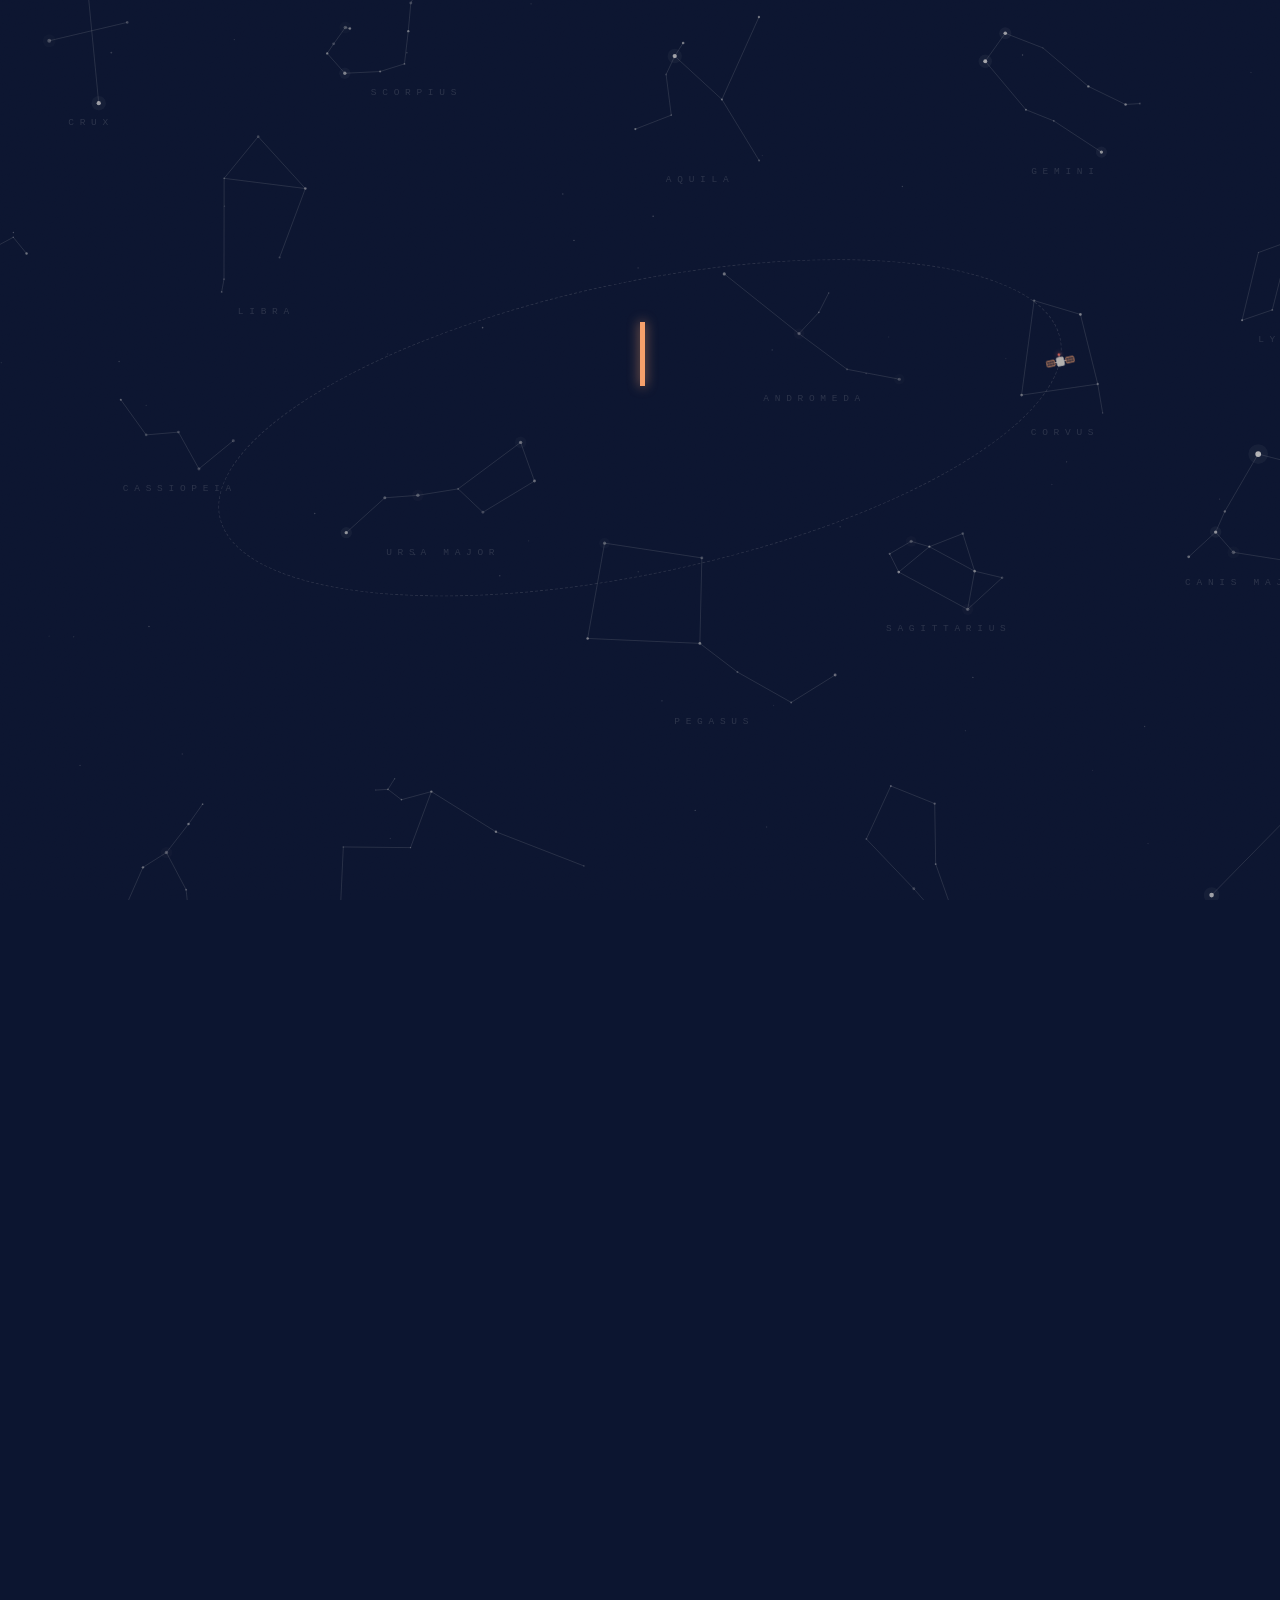
==== index.html @ 0da9f895 "Add NASA's Perseus black hole sound to the gravity well Holding the mouse now plays NASA's sonificat" ====
<!doctype html>
<html lang="en">
<head>
  <meta charset="utf-8">
  <!-- only this site, Google Fonts and the Simple Icons CDN may load anything; no inline scripts or styles,
       no plugins, no forms. frame-ancestors (clickjacking) can only be set as a header by the host. -->
  <meta http-equiv="Content-Security-Policy" content="default-src 'self'; script-src 'self'; style-src 'self' https://fonts.googleapis.com; font-src https://fonts.gstatic.com; img-src 'self' data: https://cdn.simpleicons.org; connect-src 'self'; object-src 'none'; base-uri 'self'; form-action 'none'">
  <meta name="referrer" content="strict-origin-when-cross-origin">
  <meta name="viewport" content="width=device-width, initial-scale=1">
  <title>Piyush Kasle</title>
  <meta name="description" content="Piyush Kasle, software engineer for backend and full stack work with a lean toward ML infrastructure: model serving, deployment and monitoring. MS Software Engineering, Florida Tech. Available to start immediately.">
  <meta name="color-scheme" content="dark">
  <meta name="theme-color" content="#0c1530">
  <link rel="icon" href="assets/icons/favicon.svg" type="image/svg+xml">
  <link rel="icon" href="assets/icons/favicon-32.png" type="image/png" sizes="32x32">
  <link rel="apple-touch-icon" href="assets/icons/apple-touch-icon.png">
  <link rel="preconnect" href="https://fonts.googleapis.com">
  <link rel="preconnect" href="https://fonts.gstatic.com" crossorigin>
  <link rel="stylesheet" href="https://fonts.googleapis.com/css2?family=Space+Grotesk:wght@400;500;600;700&amp;family=JetBrains+Mono:wght@400;500&amp;display=swap">
  <link rel="stylesheet" href="assets/css/site.css">
  <link rel="preload" href="data/sky.json" as="fetch" crossorigin>
  <script src="assets/js/intro-gate.js"></script>
  <script type="module" src="assets/js/main.js"></script>
</head>
<body>

<svg class="sprite" aria-hidden="true" focusable="false">
  <symbol id="star" viewBox="0 0 24 24">
    <path fill="currentColor" d="M12 0C12.9 7.6 16.4 11.1 24 12C16.4 12.9 12.9 16.4 12 24C11.1 16.4 7.6 12.9 0 12C7.6 11.1 11.1 7.6 12 0Z"/>
  </symbol>
  <symbol id="heart" viewBox="0 0 24 24"><path fill="currentColor" d="M12 21.2C11.6 21 3.6 16.3 2 10.9 1 7.4 3.2 3.8 6.8 3.8c2.1 0 3.8 1.1 5.2 3 1.4-1.9 3.1-3 5.2-3 3.6 0 5.8 3.6 4.8 7.1C20.4 16.3 12.4 21 12 21.2Z"/></symbol>
  <!-- official brand marks (GitHub mark, LinkedIn "in" bug), single colour as their guidelines allow -->
  <symbol id="icon-github" viewBox="0 0 24 24">
    <path fill="currentColor" d="M12 .297c-6.63 0-12 5.373-12 12 0 5.303 3.438 9.8 8.205 11.385.6.113.82-.258.82-.577 0-.285-.01-1.04-.015-2.04-3.338.724-4.042-1.61-4.042-1.61C4.422 18.07 3.633 17.7 3.633 17.7c-1.087-.744.084-.729.084-.729 1.205.084 1.838 1.236 1.838 1.236 1.07 1.835 2.809 1.305 3.495.998.108-.776.417-1.305.76-1.605-2.665-.3-5.466-1.332-5.466-5.93 0-1.31.465-2.38 1.235-3.22-.135-.303-.54-1.523.105-3.176 0 0 1.005-.322 3.3 1.23.96-.267 1.98-.399 3-.405 1.02.006 2.04.138 3 .405 2.28-1.552 3.285-1.23 3.285-1.23.645 1.653.24 2.873.12 3.176.765.84 1.23 1.91 1.23 3.22 0 4.61-2.805 5.625-5.475 5.92.42.36.81 1.096.81 2.22 0 1.606-.015 2.896-.015 3.286 0 .315.21.69.825.57C20.565 22.092 24 17.592 24 12.297c0-6.627-5.373-12-12-12"/>
  </symbol>
  <symbol id="icon-linkedin" viewBox="0 0 24 24">
    <path fill="currentColor" d="M20.447 20.452h-3.554v-5.569c0-1.328-.027-3.037-1.852-3.037-1.853 0-2.136 1.445-2.136 2.939v5.667H9.351V9h3.414v1.561h.046c.477-.9 1.637-1.85 3.37-1.85 3.601 0 4.267 2.37 4.267 5.455v6.286zM5.337 7.433c-1.144 0-2.063-.926-2.063-2.065 0-1.138.92-2.063 2.063-2.063 1.14 0 2.064.925 2.064 2.063 0 1.139-.925 2.065-2.064 2.065zm1.782 13.019H3.555V9h3.564v11.452zM22.225 0H1.771C.792 0 0 .774 0 1.729v20.542C0 23.227.792 24 1.771 24h20.451C23.2 24 24 23.227 24 22.271V1.729C24 .774 23.2 0 22.222 0h.003z"/>
  </symbol>
  <!-- our own contact icons (resume, email): line work with small four-point stars as the nodes -->
  <symbol id="icon-resume" viewBox="0 0 24 24"><!-- a PDF page with a folded corner -->
    <g fill="none" stroke="currentColor" stroke-width="1.6" stroke-linecap="round" stroke-linejoin="round">
      <path d="M5.5 2.5h9l4.5 4.5v14.5h-13.5z"/><path d="M14.5 2.5V7h4.5"/>
    </g>
    <text x="12.25" y="17.4" text-anchor="middle" font-family="ui-monospace,Menlo,monospace" font-size="5.4" font-weight="700" letter-spacing="0.2" fill="currentColor">PDF</text>
    <path fill="currentColor" d="M9.2 5.2Q9.2 7.4 11.4 7.4Q9.2 7.4 9.2 9.6Q9.2 7.4 7 7.4Q9.2 7.4 9.2 5.2Z"/>
  </symbol>
  <symbol id="icon-email" viewBox="0 0 24 24"><!-- an envelope sealed with a star -->
    <g fill="none" stroke="currentColor" stroke-width="1.6" stroke-linecap="round" stroke-linejoin="round">
      <rect x="2.8" y="5.2" width="18.4" height="13.6" rx="2.2"/><path d="M3.4 6.2l6.4 5.2M20.6 6.2l-6.4 5.2"/>
    </g>
    <path fill="currentColor" d="M12 9Q12 12.6 15.6 12.6Q12 12.6 12 16.2Q12 12.6 8.4 12.6Q12 12.6 12 9Z"/>
  </symbol>
</svg>

<canvas class="sky" data-sky aria-hidden="true"></canvas>
<div class="grain" aria-hidden="true"></div>

<!-- the Enter screen (assets/js/enter-gate.js): the visitor's click starts the warp, with sound if they like.
     Shown only while <html> has data-pk-gate, which assets/js/intro-gate.js sets before the first paint. -->
<div class="gate" data-gate role="dialog" aria-modal="true" aria-labelledby="gate-hello">
  <div class="gate__inner">
    <!-- a satellite circling the greeting on a tilted orbit; enter-gate.js moves it, passing behind the text on the far side -->
    <div class="gate__ring" aria-hidden="true"></div>
    <svg class="gate__sat" viewBox="0 0 40 24" aria-hidden="true">
      <path class="gate__sat-arm" d="M12 12H15M25 12H28M20 6V2"/>
      <rect class="gate__sat-panel" x="1" y="8" width="11" height="8" rx="1"/>
      <rect class="gate__sat-panel" x="28" y="8" width="11" height="8" rx="1"/>
      <path class="gate__sat-grid" d="M4.7 8V16M8.3 8V16M31.7 8V16M35.3 8V16M1 12H12M28 12H39"/>
      <rect class="gate__sat-body" x="15" y="6" width="10" height="12" rx="2"/>
      <circle class="gate__sat-light" cx="20" cy="2" r="1.8"/>
    </svg>
    <h2 class="gate__hello" id="gate-hello">
      <span class="sr-only">Hi! I am Piyush.</span><span class="gate__typed" aria-hidden="true" data-type-plain="Hi! I am " data-type-accent="Piyush."></span><span class="gate__caret" aria-hidden="true"></span>
    </h2>
    <p class="gate__lines">
      <span class="sr-only">Software Development Engineer. I build backends, keep ML models running, and write down the tradeoff.</span>
      <span class="gate__line" aria-hidden="true" data-lines="Software Development Engineer.|I build backends.|I keep ML models running.|I write down the tradeoff."></span><span class="gate__caret gate__caret--line" aria-hidden="true"></span>
    </p>
    <div class="gate__actions">
      <button class="btn-comet gate__enter" type="button" data-enter="sound" data-comet>
        <span>Want to know more about me? <strong>Click here</strong></span>
        <span class="btn-comet__arrow" aria-hidden="true">→</span>
      </button>
      <button class="gate__quiet" type="button" data-enter="quiet">or come in quietly, without sound</button>
    </div>
  </div>
</div>

<!-- quick links; keep in step with #contact. The resume opens in the browser's PDF viewer in a new tab. -->
<nav class="dock" aria-label="Quick links">
  <a class="pill-link pill-link--primary" href="assets/resume/resume.pdf" target="_blank" rel="noopener"><svg aria-hidden="true"><use href="#icon-resume"/></svg><span class="dock__label">Resume ↗</span></a>
  <a class="pill-link" href="mailto:kaslepiyush07@gmail.com" data-email><svg aria-hidden="true"><use href="#icon-email"/></svg><span class="dock__label">Email</span></a>
  <a class="pill-link" href="https://github.com/HumbleFool02" target="_blank" rel="noopener"><svg class="brand-mark" aria-hidden="true"><use href="#icon-github"/></svg><span class="dock__label">GitHub</span></a>
  <a class="pill-link" href="https://www.linkedin.com/in/piyush-kasle-504067292/" target="_blank" rel="noopener"><svg class="brand-mark" aria-hidden="true"><use href="#icon-linkedin"/></svg><span class="dock__label">LinkedIn</span></a>
</nav>

<div class="sky-hint" data-sky-hint aria-hidden="true">
  <span class="tw"><svg width="9" height="9"><use href="#star"/></svg></span>Hold anywhere to bend the sky
</div>

<header class="site-header">
  <div class="site-header__inner">
    <a class="brand" href="#hero" aria-label="Piyush Kasle, back to top">PK<span class="tw"><svg width="10" height="10" aria-hidden="true"><use href="#star"/></svg></span></a>
    <nav class="site-nav" aria-label="Sections">
      <a href="#about"><svg width="8" height="8" aria-hidden="true"><use href="#star"/></svg>About</a>
      <a href="#stack"><svg width="8" height="8" aria-hidden="true"><use href="#star"/></svg>Stack</a>
      <a href="#projects"><svg width="8" height="8" aria-hidden="true"><use href="#star"/></svg>Projects</a>
      <a href="#experience"><svg width="8" height="8" aria-hidden="true"><use href="#star"/></svg>Experience</a>
      <a href="#contact"><svg width="8" height="8" aria-hidden="true"><use href="#star"/></svg>Contact</a>
    </nav>
  </div>
</header>

<main class="page">

  <section id="hero" class="hero" aria-label="Introduction">
    <a class="avail" href="#contact">
      <span class="avail__star"><span class="avail__ring"></span><svg width="12" height="12" aria-hidden="true"><use href="#star"/></svg></span>
      <span class="avail__status">Open to work</span>
      <span class="avail__more">
        <span class="avail__sep"></span>
        <span>Backend · Full stack · ML infrastructure</span>
        <span class="avail__sep"></span>
        <span>Available to start immediately</span>
      </span>
    </a>
    <div class="hero__coords">
      <span class="tw"><svg width="11" height="11" aria-hidden="true"><use href="#star"/></svg></span>
      <span>28.0836° N, 80.6081° W · Melbourne, Florida</span>
      <span class="hero__dot" aria-hidden="true">·</span>
      <span class="hero__lst" data-lst title="Local sidereal time at Melbourne, Florida: the right ascension crossing the meridian overhead right now"></span>
    </div>
    <h1 class="hero__name">Piyush<br>Kasle</h1>
    <p class="hero__role">Software Development Engineer</p>
    <!-- sun by day, moon by night: drawn on the canvas by assets/js/sunmoon.js -->
    <div class="pk-orb-wrap" aria-hidden="true">
      <div class="pk-orb-inner">
        <canvas></canvas>
        <div class="pk-orb-cap"></div>
      </div>
    </div>
  </section>

  <section id="about" class="section">
    <div class="section__grid">
      <h2 class="section__label"><span class="tw"><svg width="9" height="9" aria-hidden="true"><use href="#star"/></svg></span>01 / About</h2>
      <div class="about">
        <p class="headline">The work around the model that <span class="shimmer">keeps it running.</span></p>
        <p class="about__body">I'm a software engineer with a Master's in Software Engineering from Florida Tech and a year of backend experience at Acaira Technologies. I build APIs, databases and the infrastructure that keeps ML models running, and I care about tests, observability and clear tradeoffs.</p>
        <p class="about__note">Available to start immediately.</p>
      </div>
    </div>
  </section>

  <section id="stack" class="section">
    <div class="section__grid">
      <h2 class="section__label"><span class="tw"><svg width="9" height="9" aria-hidden="true"><use href="#star"/></svg></span>02 / Stack</h2>
      <div>
        <p class="headline">From the API down to <span class="shimmer">the server it runs on.</span></p>
        <div class="stack">
          <div class="stack__row">
            <h3 class="stack__label">Languages</h3>
            <ul class="chips">
              <li class="chip"><img src="https://cdn.simpleicons.org/python/d8d3c8" alt="" width="16" height="16" loading="lazy">Python</li>
              <li class="chip"><img src="https://cdn.simpleicons.org/openjdk/d8d3c8" alt="" width="16" height="16" loading="lazy">Java</li>
              <li class="chip"><img src="https://cdn.simpleicons.org/javascript/d8d3c8" alt="" width="16" height="16" loading="lazy">JavaScript</li>
              <li class="chip"><img src="assets/icons/sql.svg" alt="" width="16" height="16">SQL</li>
            </ul>
          </div>
          <div class="stack__row">
            <h3 class="stack__label">Backend &amp; web</h3>
            <ul class="chips">
              <li class="chip"><img src="https://cdn.simpleicons.org/fastapi/d8d3c8" alt="" width="16" height="16" loading="lazy">FastAPI</li>
              <li class="chip"><img src="https://cdn.simpleicons.org/flask/d8d3c8" alt="" width="16" height="16" loading="lazy">Flask</li>
              <li class="chip"><img src="https://cdn.simpleicons.org/express/d8d3c8" alt="" width="16" height="16" loading="lazy">Express.js</li>
              <li class="chip"><img src="https://cdn.simpleicons.org/nodedotjs/d8d3c8" alt="" width="16" height="16" loading="lazy">Node.js</li>
              <li class="chip"><img src="https://cdn.simpleicons.org/react/d8d3c8" alt="" width="16" height="16" loading="lazy">React</li>
            </ul>
          </div>
          <div class="stack__row">
            <h3 class="stack__label">Databases &amp; caching</h3>
            <ul class="chips">
              <li class="chip"><img src="https://cdn.simpleicons.org/postgresql/d8d3c8" alt="" width="16" height="16" loading="lazy">PostgreSQL</li>
              <li class="chip"><img src="https://cdn.simpleicons.org/mysql/d8d3c8" alt="" width="16" height="16" loading="lazy">MySQL</li>
              <li class="chip"><img src="https://cdn.simpleicons.org/redis/d8d3c8" alt="" width="16" height="16" loading="lazy">Redis</li>
            </ul>
          </div>
          <div class="stack__row">
            <h3 class="stack__label">ML &amp; computer vision</h3>
            <ul class="chips">
              <li class="chip"><img src="https://cdn.simpleicons.org/pytorch/d8d3c8" alt="" width="16" height="16" loading="lazy">PyTorch</li>
              <li class="chip"><img src="https://cdn.simpleicons.org/huggingface/d8d3c8" alt="" width="16" height="16" loading="lazy">Hugging Face</li>
              <li class="chip"><img src="https://cdn.simpleicons.org/scikitlearn/d8d3c8" alt="" width="16" height="16" loading="lazy">scikit-learn</li>
              <li class="chip"><img src="assets/icons/lightgbm.svg" alt="" width="16" height="16">LightGBM</li>
              <li class="chip"><img src="https://cdn.simpleicons.org/pandas/d8d3c8" alt="" width="16" height="16" loading="lazy">pandas</li>
              <li class="chip"><img src="https://cdn.simpleicons.org/opencv/d8d3c8" alt="" width="16" height="16" loading="lazy">OpenCV</li>
              <li class="chip"><img src="https://cdn.simpleicons.org/ultralytics/d8d3c8" alt="" width="16" height="16" loading="lazy">YOLOv8</li>
            </ul>
          </div>
          <div class="stack__row">
            <h3 class="stack__label">Cloud &amp; DevOps</h3>
            <ul class="chips">
              <li class="chip"><img src="assets/icons/aws.svg" alt="" width="16" height="16">AWS EC2</li>
              <li class="chip"><img src="assets/icons/aws.svg" alt="" width="16" height="16">AWS S3</li>
              <li class="chip"><img src="https://cdn.simpleicons.org/docker/d8d3c8" alt="" width="16" height="16" loading="lazy">Docker</li>
              <li class="chip"><img src="https://cdn.simpleicons.org/githubactions/d8d3c8" alt="" width="16" height="16" loading="lazy">GitHub Actions</li>
              <li class="chip"><img src="https://cdn.simpleicons.org/linux/d8d3c8" alt="" width="16" height="16" loading="lazy">Linux</li>
            </ul>
          </div>
          <div class="stack__row">
            <h3 class="stack__label">APIs &amp; integrations</h3>
            <ul class="chips">
              <li class="chip"><img src="https://cdn.simpleicons.org/googlemeet/d8d3c8" alt="" width="16" height="16" loading="lazy">Google Meet API</li>
              <li class="chip"><img src="https://cdn.simpleicons.org/mailgun/d8d3c8" alt="" width="16" height="16" loading="lazy">Mailgun</li>
              <li class="chip"><img src="https://cdn.simpleicons.org/razorpay/d8d3c8" alt="" width="16" height="16" loading="lazy">Razorpay</li>
              <li class="chip"><img src="https://cdn.simpleicons.org/jsonwebtokens/d8d3c8" alt="" width="16" height="16" loading="lazy">JWT</li>
            </ul>
          </div>
          <div class="stack__row">
            <h3 class="stack__label">Testing &amp; tools</h3>
            <ul class="chips">
              <li class="chip"><img src="https://cdn.simpleicons.org/pytest/d8d3c8" alt="" width="16" height="16" loading="lazy">pytest</li>
              <li class="chip"><img src="https://cdn.simpleicons.org/postman/d8d3c8" alt="" width="16" height="16" loading="lazy">Postman</li>
              <li class="chip"><img src="https://cdn.simpleicons.org/git/d8d3c8" alt="" width="16" height="16" loading="lazy">Git</li>
              <li class="chip"><img src="https://cdn.simpleicons.org/streamlit/d8d3c8" alt="" width="16" height="16" loading="lazy">Streamlit</li>
              <li class="chip"><img src="https://cdn.simpleicons.org/plotly/d8d3c8" alt="" width="16" height="16" loading="lazy">Plotly</li>
            </ul>
          </div>
          <div class="stack__row">
            <h3 class="stack__label">Embedded</h3>
            <ul class="chips">
              <li class="chip"><img src="https://cdn.simpleicons.org/cplusplus/d8d3c8" alt="" width="16" height="16" loading="lazy">C/C++</li>
              <li class="chip"><img src="https://cdn.simpleicons.org/arduino/d8d3c8" alt="" width="16" height="16" loading="lazy">Arduino</li>
              <li class="chip"><img src="https://cdn.simpleicons.org/stmicroelectronics/d8d3c8" alt="" width="16" height="16" loading="lazy">STM32</li>
            </ul>
          </div>
        </div>
      </div>
    </div>
  </section>

  <section id="projects" class="section section--projects">
    <!-- on wider screens the deck pins while you scroll and the cards ride in one by one (assets/js/project-deck.js) -->
    <div class="pdeck" data-deck>
      <div class="pdeck__stage">
        <div class="section__grid">
          <h2 class="section__label"><span class="tw"><svg width="9" height="9" aria-hidden="true"><use href="#star"/></svg></span>03 / Projects</h2>
          <p class="headline">Built end to end, <span class="shimmer">tradeoffs written down.</span></p>
        </div>
        <!-- Each card opens its project's full write-up in a dialog below (assets/js/project-cards.js);
           a link to #p-<name> opens that project directly. Covers are drawn in SVG; robocon gets a photo when there is one.
           Every write-up uses the same skeleton: head, lede, tags, then optional detail blocks.
           Anything in <span class="todo"> still needs real content. -->
        <ul class="pcards">
          <li>
            <button class="pcard" type="button" data-opens="p-mental-health-mlops" aria-haspopup="dialog">
              <span class="pcard__top"><span><span class="pcard__num">P1</span> · ML infrastructure</span><span class="pcard__go" aria-hidden="true">↗</span></span>
              <svg class="pcard__art" viewBox="0 0 400 220" preserveAspectRatio="xMidYMid meet" aria-hidden="true">
                <path class="a-grid" d="M20 30H380M20 80H380M20 130H380M20 180H380"/>
                <path class="a-dash" d="M20 70H380"/>
                <text class="a-label" x="22" y="62">8% alarm line</text>
                <path class="a-ink" d="M20 158C60 152 84 164 120 156S180 150 220 158S300 152 380 156"/>
                <path class="a-acc" d="M20 170C60 166 92 176 132 168S192 166 222 162C250 156 270 140 294 112S338 64 380 46"/>
                <path class="a-dash" d="M318 20V200"/>
                <use class="a-star" href="#star" x="309" y="61" width="18" height="18"/>
                <text class="a-label" x="22" y="206">drift signal · model error</text>
              </svg>
              <span class="pcard__line">A drift monitor that stayed green while the model was wrong, and how I fixed it.</span>
              <span class="pcard__foot"><span class="pcard__title">mental-health-mlops</span><span>81.9% F1 · 98 ms</span></span>
            </button>
          </li>
          <li>
            <button class="pcard" type="button" data-opens="p-security-shift-manager" aria-haspopup="dialog">
              <span class="pcard__top"><span><span class="pcard__num">P2</span> · Backend</span><span class="pcard__go" aria-hidden="true">↗</span></span>
              <svg class="pcard__art" viewBox="0 0 400 220" preserveAspectRatio="xMidYMid meet" aria-hidden="true">
                <g class="a-label" text-anchor="middle"><text x="74" y="22">M</text><text x="116" y="22">T</text><text x="158" y="22">W</text><text x="200" y="22">T</text><text x="242" y="22">F</text><text x="284" y="22">S</text><text x="326" y="22">S</text></g>
                <g class="a-fill">
                  <rect x="57" y="32" width="34" height="34" rx="6"/><rect x="141" y="32" width="34" height="34" rx="6" opacity=".55"/><rect x="225" y="32" width="34" height="34" rx="6"/><rect x="309" y="32" width="34" height="34" rx="6" opacity=".55"/>
                  <rect x="99" y="74" width="34" height="34" rx="6" opacity=".55"/><rect x="183" y="74" width="34" height="34" rx="6"/><rect x="309" y="74" width="34" height="34" rx="6"/>
                  <rect x="57" y="116" width="34" height="34" rx="6" opacity=".55"/><rect x="141" y="116" width="34" height="34" rx="6"/><rect x="225" y="116" width="34" height="34" rx="6" opacity=".55"/>
                </g>
                <g class="a-soft">
                  <rect x="99" y="32" width="34" height="34" rx="6"/><rect x="183" y="32" width="34" height="34" rx="6"/><rect x="267" y="32" width="34" height="34" rx="6"/>
                  <rect x="57" y="74" width="34" height="34" rx="6"/><rect x="141" y="74" width="34" height="34" rx="6"/><rect x="225" y="74" width="34" height="34" rx="6"/>
                  <rect x="99" y="116" width="34" height="34" rx="6"/><rect x="183" y="116" width="34" height="34" rx="6"/><rect x="309" y="116" width="34" height="34" rx="6"/>
                </g>
                <rect class="a-dash a-flag" x="267" y="74" width="34" height="34" rx="6"/>
                <rect class="a-dash a-flag" x="267" y="116" width="34" height="34" rx="6"/>
                <path class="a-ink" d="M84 196H316"/>
                <g class="a-acc"><path d="M100 196V174M140 196V174M180 196V174M220 196V174M260 196V174M300 196V174"/></g>
                <text class="a-label" x="22" y="214">duties this month, kept even</text>
              </svg>
              <span class="pcard__line">Fair rosters for a campus security team, with double booking ruled out by the database.</span>
              <span class="pcard__foot"><span class="pcard__title">security-shift-manager</span><span>8 posts · 3 shifts</span></span>
            </button>
          </li>
          <li>
            <button class="pcard" type="button" data-opens="p-smart-parking-system" aria-haspopup="dialog">
              <span class="pcard__top"><span><span class="pcard__num">P3</span> · Computer vision</span><span class="pcard__go" aria-hidden="true">↗</span></span>
              <svg class="pcard__art" viewBox="0 0 400 220" preserveAspectRatio="xMidYMid meet" aria-hidden="true">
                <path class="a-ink" d="M44 20H356M44 200H356M44 20V96M96 20V96M148 20V96M200 20V96M252 20V96M304 20V96M356 20V96M44 124V200M96 124V200M148 124V200M200 124V200M252 124V200M304 124V200M356 124V200"/>
                <path class="a-dash" d="M44 110H356"/>
                <g class="a-soft"><rect x="53" y="28" width="34" height="60" rx="8"/><rect x="157" y="28" width="34" height="60" rx="8"/><rect x="209" y="28" width="34" height="60" rx="8"/><rect x="313" y="28" width="34" height="60" rx="8"/><rect x="105" y="132" width="34" height="60" rx="8"/><rect x="157" y="132" width="34" height="60" rx="8"/><rect x="313" y="132" width="34" height="60" rx="8"/></g>
                <g class="a-acc"><path d="M102 28h8M102 28v8M142 28h-8M142 28v8M102 88h8M102 88v-8M142 88h-8M142 88v-8"/><path d="M258 28h8M258 28v8M298 28h-8M298 28v8M258 88h8M258 88v-8M298 88h-8M298 88v-8"/><path d="M50 132h8M50 132v8M90 132h-8M90 132v8M50 192h8M50 192v-8M90 192h-8M90 192v-8"/></g>
                <g class="a-ink"><circle cx="268" cy="172" r="7"/><circle cx="288" cy="172" r="7"/><path d="M268 172L276 158L288 172M276 158H284"/></g>
                <rect class="a-dash a-flag" x="256" y="130" width="44" height="64" rx="4"/>
                <text class="a-label" x="22" y="216">free slots found live · bike in a car space flagged</text>
              </svg>
              <span class="pcard__line">Live campus cameras that know which parking slots are free.</span>
              <span class="pcard__foot"><span class="pcard__title">smart-parking-system</span><span>98% detection · 100 users</span></span>
            </button>
          </li>
          <li>
            <button class="pcard" type="button" data-opens="p-robocon" aria-haspopup="dialog">
              <span class="pcard__top"><span><span class="pcard__num">P4</span> · Robotics competition</span><span class="pcard__go" aria-hidden="true">↗</span></span>
              <svg class="pcard__art" viewBox="0 0 400 220" preserveAspectRatio="xMidYMid meet" aria-hidden="true">
                <path class="a-ink" d="M20 196H380"/>
                <path class="a-ink a-pole" d="M322 56V196"/>
                <g class="a-ink"><ellipse cx="322" cy="188" rx="16" ry="4"/><ellipse cx="322" cy="180" rx="16" ry="4"/></g>
                <path class="a-dash" d="M118 150Q226 -22 318 64"/>
                <ellipse class="a-acc" cx="236" cy="38" rx="15" ry="5" transform="rotate(14 236 38)"/>
                <rect class="a-soft" x="56" y="150" width="70" height="38" rx="6"/>
                <g class="a-acc"><rect x="50" y="148" width="12" height="16" rx="2"/><rect x="120" y="148" width="12" height="16" rx="2"/><rect x="50" y="174" width="12" height="16" rx="2"/><rect x="120" y="174" width="12" height="16" rx="2"/></g>
                <path class="a-ink" d="M52 152l8 8M52 160l8-8M122 152l8 8M122 160l8-8M52 178l8 8M52 186l8-8M122 178l8 8M122 186l8-8"/>
                <use class="a-star" href="#star" x="226" y="2" width="14" height="14"/>
                <text class="a-label" x="22" y="216">ring throw to a pole about 10.5 m away</text>
              </svg>
              <span class="pcard__line">Two seasons of competition robots, from drive code to driving in matches.</span>
              <span class="pcard__foot"><span class="pcard__title">robocon</span><span>AIR 21 · AIR 23</span></span>
            </button>
          </li>
        </ul>
      </div>
    </div>

        <div class="project-dialogs">

          <dialog class="pdialog" id="dialog-p-mental-health-mlops" aria-labelledby="p-mental-health-mlops-title">
            <button class="pdialog__close" type="button" aria-label="Close" data-close>×</button>
            <div class="pdialog__panel">
          <article class="project" id="p-mental-health-mlops">
            <header class="project__head">
              <span class="project__num">P1</span>
              <h3 class="project__title" id="p-mental-health-mlops-title">mental-health-mlops</h3>
              <ul class="project__links">
                <li><a class="link" href="https://github.com/HumbleFool02/mental-health-mlops" target="_blank" rel="noopener">code ↗</a></li>
              </ul>
              <p class="project__meta"><span class="badge">Case study</span><span>Fall 2025</span><span>Master's capstone</span></p>
            </header>
            <p class="project__lede">The ML side of a university health center's student check in app, built in my advisor's lab as my Master's capstone while the app was live with students. A fine tuned DistilBERT model sorts each message into one of six categories and is served by FastAPI on AWS EC2. Every message, prediction and confidence score is logged to PostgreSQL, a three tier drift monitor watches the inputs, and GitHub Actions tests, builds and deploys it.</p>
            <ul class="tags">
              <li class="tag">DistilBERT</li>
              <li class="tag">FastAPI</li>
              <li class="tag">PostgreSQL</li>
              <li class="tag">Docker</li>
              <li class="tag">AWS EC2 + S3</li>
              <li class="tag">GitHub Actions</li>
              <li class="tag">Streamlit</li>
            </ul>

            <dl class="metrics">
              <div class="metric"><dt>F1 across 6 categories</dt><dd>81.9%</dd></div>
              <div class="metric"><dt>recall, highest risk class</dt><dd>74.1%</dd></div>
              <div class="metric"><dt>inference latency</dt><dd>98 ms</dd></div>
              <div class="metric"><dt>hosting, AWS Free Tier</dt><dd>$0/mo</dd></div>
            </dl>

            <div class="decisions">
              <h4 class="eyebrow">Decision log</h4>
              <details class="decision" open>
                <summary>
                  <span class="decision__title"><span class="decision__num">D1</span>DistilBERT, after the simple baselines</span>
                  <span class="decision__sign" aria-hidden="true"></span>
                </summary>
                <div class="decision__body">
                  <p>I benchmarked Logistic Regression, Random Forest, LightGBM and LightGBM with SMOTE before reaching for a transformer. SMOTE resampling didn't help and class weighting worked better, but the simple models still weren't enough. Among transformers I picked DistilBERT for deployability: about 40% smaller and 60% faster than BERT while keeping about 97% of its performance.</p>
                  <div class="decision__tags">
                    <span class="pill pill--accent">chose · DistilBERT</span>
                    <span class="pill pill--outline">over · BERT and classic baselines</span>
                  </div>
                </div>
              </details>
              <details class="decision">
                <summary>
                  <span class="decision__title"><span class="decision__num">D2</span>t3.small, not a micro instance</span>
                  <span class="decision__sign" aria-hidden="true"></span>
                </summary>
                <div class="decision__body">
                  <p>The model, the FastAPI service and the Streamlit dashboard need about 2 GB of RAM together, more than a micro instance has. t3.small is the smallest that fits, and the deployment still costs $0 a month on the AWS Free Tier. The model lives in S3 and is pulled in at Docker build time instead of sitting in git.</p>
                  <div class="decision__tags">
                    <span class="pill pill--accent">chose · t3.small</span>
                    <span class="pill pill--outline">over · t2.micro class</span>
                  </div>
                </div>
              </details>
              <details class="decision">
                <summary>
                  <span class="decision__title"><span class="decision__num">D3</span>A bigger labeled batch before retraining</span>
                  <span class="decision__sign" aria-hidden="true"></span>
                </summary>
                <div class="decision__body">
                  <p>After the counselor's corrections, retraining on a dozen examples would have been quick and mostly noise. I asked her to label a larger batch from the app's logs instead, to use both for retraining and for testing the new drift signals.</p>
                  <div class="decision__tags">
                    <span class="pill pill--accent">chose · larger labeled batch</span>
                    <span class="pill pill--outline">over · retraining on 12 corrections</span>
                  </div>
                </div>
              </details>
            </div>

            <aside class="callout">
              <span class="callout__label">What the monitor missed</span>
              <p>For three weeks the monitor stayed green while the model read some struggling students' messages as normal. The lead counselor caught it: 12 confident errors in 40 excerpts. The cause was rising slang, which none of my checks read; swapping only the slang fixed 9 of the 12. I added two language aware signals at the same 8% false alarm rate, a simulator test that fails if injected slang goes undetected, and a counselor review every two weeks. Replayed, the upgraded monitor would have alerted nine days earlier.</p>
            </aside>
          </article>
            </div>
          </dialog>

          <dialog class="pdialog" id="dialog-p-security-shift-manager" aria-labelledby="p-security-shift-manager-title">
            <button class="pdialog__close" type="button" aria-label="Close" data-close>×</button>
            <div class="pdialog__panel">
          <article class="project" id="p-security-shift-manager">
            <header class="project__head">
              <span class="project__num">P2</span>
              <h3 class="project__title" id="p-security-shift-manager-title">security-shift-manager</h3>
              <ul class="project__links">
                <li><a class="link" href="https://github.com/HumbleFool02/security-shift-manager" target="_blank" rel="noopener">code ↗</a></li>
              </ul>
              <p class="project__meta"><span>Fall 2024</span><span>Solo project</span><span>rebuilt from coursework</span></p>
            </header>
            <p class="project__lede">A three role Flask web app for scheduling and running a campus security team. Managers build and publish weekly rosters across 8 patrol locations and 3 shifts, guards see their duties and request leave or overtime, and an admin sets the pay rules behind payroll.</p>
            <ul class="tags">
              <li class="tag">Flask</li>
              <li class="tag">SQLAlchemy</li>
              <li class="tag">MySQL</li>
              <li class="tag">PyJWT</li>
              <li class="tag">Jinja2</li>
              <li class="tag">Bootstrap</li>
            </ul>
            <ul class="highlights">
              <li><strong>Fair rosters by design.</strong> Each slot goes to the guard with the fewest duties this month, approved leave is respected, nobody gets two duties in a day, and a slot that can't be filled is recorded as uncovered instead of quietly producing an invalid roster.</li>
              <li><strong>Leave cancellation with an authority boundary.</strong> A pending request cancels at once; an approved one goes back to the manager for a second decision, tracked as its own flag so the leave still reads Approved until it's settled.</li>
              <li><strong>Double booking ruled out by the database.</strong> A composite unique key on duty, date and shift, with any clash shown as a clear message instead of a server error.</li>
              <li><strong>Payroll from the month's duties.</strong> Regular, night and overtime pay plus bonus, minus leave fines, regenerated in place rather than duplicated and released only after the month ends.</li>
            </ul>
          </article>
            </div>
          </dialog>

          <dialog class="pdialog" id="dialog-p-smart-parking-system" aria-labelledby="p-smart-parking-system-title">
            <button class="pdialog__close" type="button" aria-label="Close" data-close>×</button>
            <div class="pdialog__panel">
          <article class="project" id="p-smart-parking-system">
            <header class="project__head">
              <span class="project__num">P3</span>
              <h3 class="project__title" id="p-smart-parking-system-title">smart-parking-system</h3>
              <ul class="project__links">
                <li><a class="link" href="https://github.com/HumbleFool02/Parking-Management-Sytem" target="_blank" rel="noopener">code ↗</a></li>
              </ul>
              <p class="project__meta"><span>Jun 2023 to May 2024</span><span>Final year project</span><span>team of 2</span></p>
            </header>
            <p class="project__lede">My undergraduate final year project, built with one teammate; I led the backend and the computer vision. A YOLOv8 and OpenCV service watches the live campus surveillance feed and tracks which slots are free in real time, even flagging a motorbike or bicycle parked in a car space. A separate Flask API runs accounts, vehicles and bookings by vehicle type, with JWT auth and Razorpay payments.</p>
            <ul class="tags">
              <li class="tag">YOLOv8</li>
              <li class="tag">OpenCV</li>
              <li class="tag">Flask</li>
              <li class="tag">PostgreSQL</li>
              <li class="tag">JWT</li>
              <li class="tag">Razorpay</li>
            </ul>
            <dl class="metrics">
              <div class="metric"><dt>slot detection accuracy</dt><dd>98%</dd></div>
              <div class="metric"><dt>concurrent users, load test</dt><dd>100</dd></div>
              <div class="metric"><dt>response time at that load</dt><dd>&lt;200 ms</dd></div>
            </dl>
            <ul class="highlights">
              <li><strong>No double bookings.</strong> PostgreSQL row level locking on the slot being booked.</li>
              <li><strong>Validated in stages.</strong> Recorded footage first, then live against the real campus feed in the parking lot.</li>
              <li><strong>Two independent processes.</strong> The detection service and the booking API run separately.</li>
            </ul>
          </article>
            </div>
          </dialog>

          <dialog class="pdialog" id="dialog-p-robocon" aria-labelledby="p-robocon-title">
            <button class="pdialog__close" type="button" aria-label="Close" data-close>×</button>
            <div class="pdialog__panel">
          <article class="project" id="p-robocon">
            <header class="project__head">
              <span class="project__num">P4</span>
              <h3 class="project__title" id="p-robocon-title">robocon</h3>
              <ul class="project__links">
                <li><span class="todo">video ↗</span></li>
              </ul>
              <p class="project__meta"><span class="badge">Competition</span><span>Dec 2021 to May 2023</span><span>Team Robocon CRCE</span></p>
            </header>
            <p class="project__lede">Two seasons on Team Robocon CRCE, my college's team in DD Robocon, India's national round of ABU Robocon. I went from writing the drive code to leading the computer science side and driving the robot in matches.</p>
            <ul class="tags">
              <li class="tag">embedded C++</li>
              <li class="tag">Arduino</li>
              <li class="tag">STM32</li>
              <li class="tag">PCB design</li>
              <li class="tag">holonomic drive</li>
            </ul>
            <dl class="metrics">
              <div class="metric"><dt>All India Rank, 2022</dt><dd>AIR 21</dd></div>
              <div class="metric"><dt>All India Rank, 2023</dt><dd>AIR 23</dd></div>
              <div class="metric"><dt>integration, down from 1.5 days</dt><dd>~5 h</dd></div>
            </dl>
            <div class="seasons">
              <div class="season">
                <p class="season__year">2022 · Lagori</p>
                <h4 class="season__role">Software lead</h4>
                <ul class="highlights highlights--compact">
                  <li>Owned the drive code for both robots and led software: me and three first year students, six weeks before the qualifying round.</li>
                  <li>Made every subsystem a plug in unit (mechanism, electronics, C++ module and self test) that had to pass a bench rig before going on a robot. Integration fell from about a day and a half to about 5 hours.</li>
                  <li>Worked across electronics and mechanical too: soldering, PCB design and wiring. Pit crew at the event.</li>
                </ul>
              </div>
              <div class="season">
                <p class="season__year">2023 · Casting flowers over Angkor Wat</p>
                <h4 class="season__role">Computer Science Head</h4>
                <ul class="highlights highlights--compact">
                  <li>Led the computer science side: circuit design, the drive algorithm and the robot control code.</li>
                  <li>Drove in matches. That season's robots: a 30 kg Mecanum drive robot with flywheel shooters for poles up to about 10.5 m away, and a lighter omni wheel robot for the nearer, higher poles.</li>
                  <li>Designed Obstacle Race, the team's recruitment competition: the game, the scoring, the penalties and the arena.</li>
                </ul>
              </div>
            </div>
            <!-- photos go in assets/img/; replace a placeholder with
                 <figure class="media"><img src="assets/img/robocon-1.jpg" alt="…" loading="lazy"><figcaption>…</figcaption></figure> -->
            <div class="gallery">
              <figure class="media media--placeholder"><span class="todo">photo of you at the competition</span></figure>
              <figure class="media media--placeholder"><span class="todo">photo (optional)</span></figure>
              <figure class="media media--placeholder"><span class="todo">photo (optional)</span></figure>
            </div>
          </article>
            </div>
          </dialog>

        </div>
  </section>

  <section id="experience" class="section section--experience">
    <div class="section__grid">
      <h2 class="section__label"><span class="tw"><svg width="9" height="9" aria-hidden="true"><use href="#star"/></svg></span>04 / Experience</h2>
      <div>
        <p class="headline">From Mumbai to <span class="shimmer">Melbourne, Florida.</span></p>
        <div class="timeline" data-timeline>
          <div class="timeline__rail" aria-hidden="true"></div>
          <div class="timeline__fill" aria-hidden="true"></div>
          <ol class="timeline__list">
            <li class="timeline__item">
              <span class="timeline__star" aria-hidden="true"><span class="timeline__ring"></span><svg><use href="#star"/></svg></span>
              <div class="timeline__body">
                <div class="timeline__head">
                  <div class="timeline__meta">
                    <span class="timeline__dates">Jul 2020 to May 2024</span>
                    <span class="timeline__place">Mumbai, India</span>
                  </div>
                  <h3 class="timeline__role">B.E., Electronics and Computer Science</h3>
                  <div class="timeline__org">University of Mumbai · Fr. Conceicao Rodrigues College of Engineering</div>
                </div>
                <p class="timeline__note">Where I spent two seasons on Team Robocon CRCE and built the smart parking system as my final year project.</p>
              </div>
            </li>
            <li class="timeline__item">
              <span class="timeline__star" aria-hidden="true"><span class="timeline__ring"></span><svg><use href="#star"/></svg></span>
              <div class="timeline__body">
                <div class="timeline__head">
                  <div class="timeline__meta">
                    <span class="timeline__dates">Jun 2023 to May 2024</span>
                    <span class="timeline__place">Mumbai, India</span>
                  </div>
                  <h3 class="timeline__role">Software Developer</h3>
                  <div class="timeline__org">Acaira Technologies · Mumbai startup</div>
                </div>
                <p class="timeline__note">Backend for a school app serving about 1,100 students that had run on paper registers, WhatsApp groups and Excel. Express.js, MySQL, React and Redis.</p>
                <ul class="timeline__points">
                  <li>Built the fee module backend, then proposed and built automatic receipts: PDFs in the school's format with gapless numbering, emailed from an idempotent queue, 4,300+ receipts and notices a year.</li>
                  <li>Added cheque tracking so a receipt only issues after a cheque clears: about 15 bounced cheques caught with zero receipts sent for them, and cheque handling cut by about 40%.</li>
                  <li>Took attendance straight from Google Meet, marking a student present at 75% of class time, which ended roll call and gave teachers back 5+ hours a week.</li>
                  <li>Cut the 12 KPI analytics dashboard from 3.2 s to 180 ms median with query rewrites, a covering index and Redis caching.</li>
                </ul>
              </div>
            </li>
            <li class="timeline__item">
              <span class="timeline__star" aria-hidden="true"><span class="timeline__ring"></span><svg><use href="#star"/></svg></span>
              <div class="timeline__body">
                <div class="timeline__head">
                  <div class="timeline__meta">
                    <span class="timeline__dates">Aug 2024 to May 2026</span>
                    <span class="timeline__place">Melbourne, Florida</span>
                  </div>
                  <h3 class="timeline__role">MS, Software Engineering</h3>
                  <div class="timeline__org">Florida Institute of Technology</div>
                </div>
                <p class="timeline__note">Graduated May 2026. Capstone: the MLOps pipeline above, built for the university health center. Coursework included Advanced Software Engineering, Advanced Software Testing, Software Architecture and Design, and Advanced Database Systems.</p>
              </div>
            </li>
            <li class="timeline__item">
              <span class="timeline__star" aria-hidden="true"><span class="timeline__ring"></span><svg><use href="#star"/></svg></span>
              <div class="timeline__body">
                <div class="timeline__head">
                  <div class="timeline__meta">
                    <span class="timeline__dates">Spring 2026</span>
                    <span class="timeline__place">Melbourne, Florida</span>
                  </div>
                  <h3 class="timeline__role">Teaching Assistant, Database Systems</h3>
                  <div class="timeline__org">Florida Institute of Technology</div>
                </div>
                <p class="timeline__note">A graduate course of about 28 students. Graded assignments and exams with written feedback aimed at the specific mistake, helped refine how the rubrics scored partial credit and common errors, and held weekly office hours.</p>
              </div>
            </li>
          </ol>
        </div>
      </div>
    </div>
  </section>

  <section id="contact" class="section section--contact">
    <div class="section__grid">
      <h2 class="section__label"><span class="tw"><svg width="9" height="9" aria-hidden="true"><use href="#star"/></svg></span>05 / Contact</h2>
      <div class="contact">
        <p class="contact__lede">Open to new grad software engineering roles in backend, full stack and ML infrastructure. Available to start immediately.</p>
        <!-- keep in step with the dock at the top of <body> -->
        <ul class="contact__links">
          <li><a class="pill-link" href="mailto:kaslepiyush07@gmail.com" data-email><svg aria-hidden="true"><use href="#icon-email"/></svg>Email</a></li>
          <li><a class="pill-link" href="https://github.com/HumbleFool02" target="_blank" rel="noopener"><svg class="brand-mark" aria-hidden="true"><use href="#icon-github"/></svg>GitHub</a></li>
          <li><a class="pill-link" href="https://www.linkedin.com/in/piyush-kasle-504067292/" target="_blank" rel="noopener"><svg class="brand-mark" aria-hidden="true"><use href="#icon-linkedin"/></svg>LinkedIn</a></li>
          <li><a class="btn-comet" href="assets/resume/resume.pdf" target="_blank" rel="noopener" data-comet><svg class="btn-comet__icon" aria-hidden="true"><use href="#icon-resume"/></svg><span>Resume</span><span class="btn-comet__arrow" aria-hidden="true">↗</span></a></li>
        </ul>
      </div>
    </div>
    <footer class="site-footer">
      <span>© <span data-year>2026</span> Piyush Kasle</span>
      <span class="made">Made with <svg class="made__heart" width="13" height="13" aria-hidden="true"><use href="#heart"/></svg><span class="sr-only">love</span> and <img class="made__claude" src="https://cdn.simpleicons.org/claude" alt="Claude" title="Claude" width="14" height="14"></span>
      <button type="button" class="replay" data-replay-intro>↻ replay warp, with sound</button>
      <span class="credit">Black hole sound: <a href="https://chandra.si.edu/sound/perseus.html" target="_blank" rel="noopener">Perseus cluster sonification</a>, NASA/CXC/SAO/K. Arcand, SYSTEM Sounds (M. Russo, A. Santaguida)</span>
    </footer>
  </section>

</main>

<!-- the note shown after clicking an email link (assets/js/email-links.js) -->
<div class="toast" data-toast role="status" aria-live="polite" hidden></div>

<!-- the cursor: a little spacecraft, nose on the hotspot (assets/js/ship-cursor.js) -->
<div class="ship" data-ship popover="manual" aria-hidden="true">
  <canvas class="ship__hole" data-ship-hole width="200" height="200"></canvas>
  <div class="ship__craft" data-ship-craft>
    <span class="ship__ring"></span>
    <svg class="ship__body" viewBox="-20 0 60 24" width="48" height="19.2" focusable="false">
      <defs>
        <linearGradient id="ship-flame" x1="1" y1="0" x2="0" y2="0">
          <stop offset="0" stop-color="#fff3e6"/>
          <stop offset=".3" stop-color="#f6a06b"/>
          <stop offset="1" stop-color="#f6a06b" stop-opacity="0"/>
        </linearGradient>
        <linearGradient id="ship-hull" x1="0" y1="0" x2="0" y2="1">
          <stop offset="0" stop-color="#ffffff"/>
          <stop offset=".55" stop-color="#ece9e3"/>
          <stop offset="1" stop-color="#a9a49b"/>
        </linearGradient>
      </defs>
      <g class="ship__flame">
        <path d="M7 8.8C0 9.6-11 11-19 12C-11 13 0 14.4 7 15.2Z" fill="url(#ship-flame)"/>
        <path d="M7 10.2C2 10.8-4 11.6-8 12C-4 12.4 2 13.2 7 13.8Z" fill="#fff" opacity=".85"/>
      </g>
      <rect x="5.6" y="9" width="2.8" height="6" rx="1" fill="#6c7389"/>
      <path d="M25 7L15.5.9C13.6-.1 11.4.4 11 1.8L13.4 7Z" fill="#f6a06b"/>
      <path d="M25 17L15.5 23.1C13.6 24.1 11.4 23.6 11 22.2L13.4 17Z" fill="#d9844f"/>
      <path d="M40 12C36 7.4 27 5.8 15 6.4C11 6.6 8.6 8 8 9.4V14.6C8.6 16 11 17.4 15 17.6C27 18.2 36 16.6 40 12Z" fill="url(#ship-hull)"/>
      <path d="M13 13.6C20 14.1 27 14.1 34 13.5" fill="none" stroke="#f6a06b" stroke-width=".9" stroke-linecap="round"/>
      <ellipse cx="30" cy="10.9" rx="4.4" ry="2.2" fill="#0c1530" stroke="#f6a06b" stroke-width=".8"/>
      <ellipse cx="31.4" cy="10.2" rx="1.4" ry=".6" fill="#fff" opacity=".7"/>
    </svg>
  </div>
</div>
</body>
</html>
---- assets/css/site.css ----
/* Piyush Kasle — night-sky portfolio.
   Tokens first, then base, layout, and one block per component.
   Colour channels are kept as "r, g, b" lists so any alpha can be mixed: rgba(var(--pk-ink-rgb), .6). */

:root {
  /* sky tone: midnight blue. The design's darker, near black blue was #0a0e18 / 10,14,24 and #0e1322 / 14,19,34;
     its neutral black was #0b0b0c / 11,11,12 and #0d0d0e / 13,13,14 */
  --pk-bg: #0c1530;
  --pk-bg-rgb: 12, 21, 48;
  --pk-bg2: #111c3b;
  --pk-bg2-rgb: 17, 28, 59;

  --pk-ink: #ece9e3;
  --pk-ink-rgb: 236, 233, 227;
  --pk-accent: #f6a06b;           /* the canvas reads --pk-accent-rgb too */
  --pk-accent-rgb: 246, 160, 107;
  --pk-on-accent: #14100c;
  --pk-hot: #fff6ec;              /* white-hot star core */
  --pk-ok: #86dca6;               /* availability */
  --pk-ok-rgb: 134, 220, 166;
  --pk-ok-text: #9be7b8;
  --pk-sage: #aebf92;             /* known-limitation callout */
  --pk-sage-rgb: 174, 191, 146;

  --font-sans: "Space Grotesk", system-ui, sans-serif;
  --font-mono: "JetBrains Mono", ui-monospace, Menlo, monospace;

  /* the page grows with the window: 1080px on laptops, up to 1800px on big monitors (see "large screens") */
  --page-max: clamp(1080px, 86vw, 1800px);
  --page-pad: 28px;
  --dock-lane: 78px;
  /* right-hand padding that keeps text clear of the fixed dock (22px inset + 40px buttons + a gap);
     wide screens already have that room in their margin. The header uses it too so the edges line up. */
  --page-pad-end: max(var(--page-pad), calc(var(--dock-lane) - max(0px, (100vw - var(--page-max)) / 2)));
}

/* ── base ─────────────────────────────────────────────────────────────── */

*, *::before, *::after { box-sizing: border-box; }
/* Both clip sideways. A body setting alone would be handed to the window as "hidden" and the page could still pan;
   with the root's own value going to the window, the body really clips, so the sun's glow can run off the right edge. */
html { scroll-behavior: smooth; overflow-x: clip; }
body {
  margin: 0; min-height: 100vh; overflow-x: clip;
  background: var(--pk-bg); color: var(--pk-ink);
  font-family: var(--font-sans); font-size: 15px; line-height: 1.55;
}
h1, h2, h3, h4 { margin: 0; font-family: var(--font-sans); line-height: 1.12; letter-spacing: -0.02em; }
p { margin: 0; }
ul, ol, dl, dd { margin: 0; padding: 0; list-style: none; }
img, svg { display: block; }
a { color: inherit; text-decoration: none; }
a:hover { color: var(--pk-accent); }
button { font: inherit; color: inherit; }
::selection { background: rgba(var(--pk-accent-rgb), .28); }
:focus { outline: none; }
:focus-visible { outline: 2px solid var(--pk-accent); outline-offset: 3px; }

.sprite { position: absolute; width: 0; height: 0; overflow: hidden; }

/* a four-point star that slowly breathes */
.tw { display: inline-flex; color: var(--pk-accent); animation: pk-twinkle 3.6s ease-in-out infinite; }

/* ── backdrop: canvas sky + film grain ────────────────────────────────── */

.sky { position: fixed; inset: 0; z-index: 0; width: 100%; height: 100%; pointer-events: none; }
.grain {
  position: fixed; inset: 0; z-index: 1; pointer-events: none;
  opacity: .05; mix-blend-mode: overlay;
  background-image: url("data:image/svg+xml;utf8,<svg xmlns='http://www.w3.org/2000/svg' width='160' height='160'><filter id='n'><feTurbulence type='fractalNoise' baseFrequency='0.85' numOctaves='3' stitchTiles='stitch'/></filter><rect width='160' height='160' filter='url(%23n)'/></svg>");
}

/* ── header ───────────────────────────────────────────────────────────── */

.site-header {
  position: fixed; top: 0; left: 0; right: 0; z-index: 20;
  background: rgba(var(--pk-bg-rgb), .72);
  -webkit-backdrop-filter: blur(14px); backdrop-filter: blur(14px);
  border-bottom: 1px solid rgba(var(--pk-ink-rgb), .08);
  transition: opacity 1s ease .6s;
}
.site-header__inner {
  max-width: var(--page-max); margin: 0 auto; padding: 14px var(--page-pad-end) 14px var(--page-pad);
  display: flex; align-items: center; justify-content: space-between; gap: 24px;
}
.brand {
  display: inline-flex; align-items: center; gap: 5px;
  font-family: var(--font-mono); font-size: 12px; letter-spacing: .14em; text-transform: uppercase;
}
.brand:hover { color: var(--pk-ink); }
.site-nav { display: flex; flex-wrap: wrap; align-items: center; gap: 22px; min-width: 0; }
.site-nav a {
  display: inline-flex; align-items: center; gap: 6px; padding: 4px 0;
  font-family: var(--font-mono); font-size: 11px; letter-spacing: .12em; text-transform: uppercase;
  color: rgba(var(--pk-ink-rgb), .55); white-space: nowrap;
}
.site-nav a:hover { color: rgba(var(--pk-ink-rgb), .9); }
.site-nav svg { opacity: 0; transform: scale(0); transition: opacity .3s ease, transform .3s ease; }
.site-nav a[aria-current] { color: var(--pk-accent); }
.site-nav a[aria-current] svg { opacity: 1; transform: none; }

/* ── page + sections ──────────────────────────────────────────────────── */

.page {
  position: relative; z-index: 2; max-width: var(--page-max); margin: 0 auto; padding: 0 var(--page-pad);
  padding-right: var(--page-pad-end);
}

.section { padding: 96px 0; border-top: 1px solid rgba(var(--pk-ink-rgb), .08); transition: opacity 1s ease .2s; }
.section__grid { display: grid; grid-template-columns: minmax(0, 180px) minmax(0, 1fr); gap: 44px; align-items: start; }
.section__label {
  display: flex; align-items: center; gap: 10px;
  font-family: var(--font-mono); font-size: 11px; font-weight: 400; letter-spacing: .16em; text-transform: uppercase;
  color: rgba(var(--pk-ink-rgb), .62);
}

.headline {
  max-width: 760px; margin: 0 0 26px;
  font-size: clamp(28px, 3.6vw, 44px); line-height: 1.08; font-weight: 600; letter-spacing: -0.035em;
  text-wrap: balance; color: var(--pk-ink);
}
.section--projects .headline { margin-bottom: 34px; }
.section--experience .headline { margin-bottom: 40px; }
@supports (animation-timeline: view()) {
  .headline { animation: pk-head-in linear both; animation-timeline: view(); animation-range: entry 0% cover 26%; }
}
.shimmer {
  --pk-shimmer: linear-gradient(90deg, var(--pk-accent) 0%, #fff3e6 50%, var(--pk-accent) 100%);
  background-image: var(--pk-shimmer);
  background-size: 200% 100%; background-repeat: repeat-x;
  -webkit-background-clip: text; background-clip: text; color: transparent;
  animation: pk-shimmer 7s linear infinite;
}
/* While the black hole pulls on the page (page-bend.js), the text on screen is cut into one box per word so each
   word can move on its own; the text goes back as it was once everything settles. A shimmer cut into words gives
   each word its own slice of the sweep, sized to the whole phrase (--pk-sw) and shifted to where the word sits in
   it (--pk-ox), so the colours carry on without a jump. */
@property --pk-sweep { syntax: '<number>'; inherits: true; initial-value: 0; }
.pk-word { display: inline-block; }
.shimmer[data-pk-split] { background-image: none; }
.shimmer[data-pk-split] .pk-word {
  background-image: var(--pk-shimmer);
  background-size: calc(var(--pk-sw) * 2) 100%; background-repeat: repeat-x;
  background-position: calc(var(--pk-sw) * -2 * var(--pk-sweep) - var(--pk-ox)) 0;
  -webkit-background-clip: text; background-clip: text; color: transparent;
}

/* small uppercase mono heading inside a section ("Decision log") */
.eyebrow {
  font-family: var(--font-mono); font-size: 11px; font-weight: 400; line-height: 1.55;
  letter-spacing: .14em; text-transform: uppercase; color: rgba(var(--pk-ink-rgb), .6);
}

/* ── hero ─────────────────────────────────────────────────────────────── */

.hero { min-height: 100vh; display: flex; flex-direction: column; justify-content: center; gap: 34px; padding: 140px 0 80px; }
.hero > :not(.pk-orb-wrap) { transition: opacity 1s ease, transform 1.2s cubic-bezier(.2, .7, .2, 1), filter 1s ease; }
.hero > :nth-child(2) { transition-delay: .12s; }
.hero > :nth-child(3) { transition-delay: .26s; }
.hero > :nth-child(4) { transition-delay: .4s; }
.hero > :nth-child(5) { transition-delay: .52s; }

/* the hyperspace intro hides the whole page until the sky drops out of warp: the hero rises in, the rest fades in.
   Everything hides, not just the hero, so a reload that restores a scrolled position never leaves content over the warp.
   Hiding is instant (no transition while the attribute is set); the reveal uses each element's own transition. */
html[data-pk-intro] .hero > :not(.pk-orb-wrap) { opacity: 0; transform: translateY(26px) scale(.98); filter: blur(8px); }
html[data-pk-intro] :is(.site-header, .section, .dock, .sky-hint, .pk-orb-wrap) { opacity: 0; transition: none; }

/* sun by day, moon by night (assets/js/sunmoon.js). It sits to the right of the name, level with it, behind
   the hero text: main.js measures the name and sets --orb-y (the name's centre), so a resize never pushes it up
   under the header. Its glow is part of the canvas, twice the body's width, and runs off the right edge
   (body has overflow-x: clip). On phones it shrinks and the caption hides. */
#hero { position: relative; }
#hero > *:not(.pk-orb-wrap) { position: relative; z-index: 1; }
.pk-orb-wrap {
  --orb: clamp(220px, 23vw, 330px);
  position: absolute; z-index: 0; width: calc(var(--orb) * 2); height: calc(var(--orb) * 2);
  right: calc(var(--orb) * -0.42); top: calc(var(--orb-y, 34vh) - var(--orb));
  pointer-events: none; opacity: 0; transition: opacity 1.4s ease .2s;
}
.pk-orb-wrap[data-ready] { opacity: 1; }
.pk-orb-inner { position: absolute; inset: 0; will-change: transform; }
.pk-orb-inner canvas { position: absolute; inset: 0; width: 100%; height: 100%; }
.pk-orb-cap {
  position: absolute; left: 50%; top: calc(50% + var(--orb) * 0.5 + 22px); transform: translateX(-50%); white-space: nowrap;
  font-family: 'JetBrains Mono', monospace; font-size: 10.5px; letter-spacing: .16em; text-transform: uppercase;
  color: rgba(236, 233, 227, .58);
}
@media (max-width: 900px) {
  .pk-orb-wrap { --orb: clamp(112px, 22vw, 190px); top: calc(var(--orb-y, clamp(118px, 16vh, 200px)) - var(--orb)); right: calc(var(--orb) * -0.3); }
  .pk-orb-cap { display: none; }
}

.avail {
  align-self: flex-start; display: inline-flex; align-items: center; gap: 12px;
  padding: 8px 18px 8px 12px; border-radius: 999px;
  border: 1px solid rgba(var(--pk-ok-rgb), .35); background: rgba(var(--pk-ok-rgb), .07);
  font-size: 13.5px; color: rgba(var(--pk-ink-rgb), .8);
}
.avail:hover { border-color: rgba(var(--pk-ok-rgb), .7); background: rgba(var(--pk-ok-rgb), .12); color: var(--pk-ink); }
.avail__star { position: relative; display: inline-flex; align-items: center; justify-content: center; width: 14px; height: 14px; color: var(--pk-ok); }
.avail__star svg { filter: drop-shadow(0 0 6px rgba(var(--pk-ok-rgb), .9)); }
.avail__ring {
  position: absolute; inset: -4px; border-radius: 999px; pointer-events: none;
  border: 1px solid rgba(var(--pk-ok-rgb), .75); animation: pk-ping 2.4s ease-out infinite;
}
.avail__status { font-weight: 600; color: var(--pk-ok-text); }
.avail__more { display: inline-flex; align-items: center; gap: 12px; }
.avail__sep { width: 1px; height: 14px; background: rgba(var(--pk-ink-rgb), .2); }

.hero__coords {
  display: flex; flex-wrap: wrap; align-items: center; gap: 6px 12px;
  font-family: var(--font-mono); font-size: 11px; letter-spacing: .16em; text-transform: uppercase;
  color: rgba(var(--pk-ink-rgb), .62);
}
.hero__dot { color: rgba(var(--pk-ink-rgb), .25); }
.hero__lst { color: rgba(var(--pk-accent-rgb), .8); font-variant-numeric: tabular-nums; }
.hero__name {
  font-size: clamp(52px, 9vw, 112px); line-height: .94; font-weight: 600; letter-spacing: -0.04em;
  text-shadow: 0 0 48px rgba(var(--pk-accent-rgb), .16);
}
.hero__role { margin-top: -12px; font-size: clamp(19px, 2.3vw, 27px); font-weight: 500; letter-spacing: -0.015em; color: rgba(var(--pk-ink-rgb), .8); }

/* ── buttons ──────────────────────────────────────────────────────────── */

/* comet trail: an outline pill with a comet circling its edge (assets/js/comet.js draws the comet);
   on hover or focus it fills with the accent and glows */
.btn-comet {
  position: relative; display: inline-flex; align-items: center; gap: 10px;
  padding: 13px 24px 13px 20px; border-radius: 999px;
  border: 1px solid rgba(var(--pk-accent-rgb), .34);
  background: rgba(var(--pk-bg-rgb), .45); color: var(--pk-ink);
  font-family: var(--font-mono); font-size: 12.5px; font-weight: 600; letter-spacing: .09em; text-transform: uppercase;
  transition: background-color .3s ease, border-color .3s ease, color .3s ease, box-shadow .35s ease;
}
.btn-comet:hover, .btn-comet:focus-visible {
  background: var(--pk-accent); border-color: var(--pk-accent); color: var(--pk-on-accent);
  box-shadow: 0 0 22px rgba(var(--pk-accent-rgb), .55), 0 0 64px rgba(var(--pk-accent-rgb), .22);
}
.btn-comet__star { display: inline-flex; color: var(--pk-accent); transition: transform .55s cubic-bezier(.2, .7, .2, 1), color .3s ease; }
.btn-comet:hover .btn-comet__star, .btn-comet:focus-visible .btn-comet__star { color: currentColor; transform: rotate(90deg) scale(1.3); }
.btn-comet__arrow { display: inline-block; transition: transform .3s ease; }
.btn-comet:hover .btn-comet__arrow, .btn-comet:focus-visible .btn-comet__arrow { transform: translateX(4px); }

/* the comet itself: four dashes ending at one point, brightest and thickest at the head */
.comet {
  position: absolute; top: -1px; left: -1px; width: calc(100% + 2px); height: calc(100% + 2px);
  overflow: visible; pointer-events: none;
  filter: drop-shadow(0 0 3px rgba(var(--pk-accent-rgb), .9));
}
.comet__dash {
  fill: none; stroke: var(--pk-accent); stroke-linecap: round;
  animation: comet-orbit 3.6s linear infinite;
  transition: stroke .3s ease;
}
.comet__dash:nth-child(1) { stroke-width: 1; opacity: .14; }
.comet__dash:nth-child(2) { stroke-width: 1.3; opacity: .3; }
.comet__dash:nth-child(3) { stroke-width: 1.6; opacity: .6; }
.comet__dash:nth-child(4) { stroke-width: 2.4; stroke: var(--pk-hot); }
/* over the peach fill the whole comet turns white-hot */
.btn-comet:hover .comet__dash, .btn-comet:focus-visible .comet__dash { stroke: var(--pk-hot); }

/* pill links with a line-art icon: the floating dock and the contact row */
.pill-link {
  display: inline-flex; align-items: center; border-radius: 999px;
  border: 1px solid rgba(var(--pk-ink-rgb), .16);
  font-family: var(--font-mono); color: rgba(var(--pk-ink-rgb), .8);
}
.pill-link:hover { border-color: var(--pk-accent); color: var(--pk-accent); box-shadow: 0 0 18px rgba(var(--pk-accent-rgb), .3); }
.pill-link svg { flex: none; }
/* GitHub and LinkedIn marks stay white: their brand rules don't allow recolouring them to the accent */
.pill-link .brand-mark { color: var(--pk-ink); }
/* the resume link: a filled peach pill that glows on hover */
.pill-link--primary {
  border-color: transparent; background: var(--pk-accent); color: var(--pk-on-accent); font-weight: 600;
  transition: box-shadow .3s ease, filter .3s ease;
}
.pill-link--primary:hover {
  border-color: transparent; color: var(--pk-on-accent); filter: brightness(1.06);
  box-shadow: 0 0 22px rgba(var(--pk-accent-rgb), .55), 0 0 56px rgba(var(--pk-accent-rgb), .2);
}
.pill-link--primary .todo { color: inherit; opacity: .6; }

/* underline that draws in from the left */
.link {
  padding-bottom: 3px; font-family: var(--font-mono); font-size: 11px; color: rgba(var(--pk-ink-rgb), .58);
  background-image: linear-gradient(var(--pk-accent), var(--pk-accent)), linear-gradient(rgba(var(--pk-ink-rgb), .18), rgba(var(--pk-ink-rgb), .18));
  background-size: 0% 1px, 100% 1px; background-repeat: no-repeat; background-position: 0 100%, 0 100%;
  transition: background-size .4s ease, color .25s ease;
}
.link:hover { color: var(--pk-accent); background-size: 100% 1px, 100% 1px; }

/* ── about ────────────────────────────────────────────────────────────── */

.about__body { margin-bottom: 18px; font-size: clamp(19px, 2.3vw, 26px); line-height: 1.5; color: rgba(var(--pk-ink-rgb), .9); text-wrap: pretty; }
.about__note { font-family: var(--font-mono); font-size: 13px; line-height: 1.7; color: var(--pk-accent); }

/* ── stack ────────────────────────────────────────────────────────────── */

.stack { display: flex; flex-direction: column; gap: 30px; }
.stack__row {
  display: grid; grid-template-columns: minmax(0, 150px) minmax(0, 1fr); gap: 20px; align-items: start;
  padding-bottom: 26px; border-bottom: 1px solid rgba(var(--pk-ink-rgb), .06);
}
.stack__label {
  padding-top: 8px; font-family: var(--font-mono); font-size: 11px; font-weight: 400; line-height: 1.55;
  letter-spacing: .1em; text-transform: uppercase; color: rgba(var(--pk-ink-rgb), .6);
}
.chips { display: flex; flex-wrap: wrap; gap: 9px; }
.chip {
  display: inline-flex; align-items: center; gap: 9px; padding: 8px 14px 8px 10px; border-radius: 999px;
  border: 1px solid rgba(var(--pk-ink-rgb), .12); background: rgba(var(--pk-ink-rgb), .03);
  font-size: 13.5px; color: rgba(var(--pk-ink-rgb), .86);
}
.chip:hover { border-color: rgba(var(--pk-accent-rgb), .5); background: rgba(var(--pk-accent-rgb), .07); }
.chip img { width: 16px; height: 16px; opacity: .92; filter: grayscale(1) brightness(1.6); }

/* ── projects ─────────────────────────────────────────────────────────── */

/* project cards: square, slightly tilted, each opening its write-up in a dialog.
   Phones: a column, each card rising in as it scrolls into view. Wider screens: one overlapping row across the
   window; while the deck is pinned (assets/js/project-deck.js sets --rise per card) they ride in one by one.
   A hovered card comes to the top, and keeps its place there until it has settled back. */
.pcards { display: grid; grid-template-columns: minmax(0, 1fr); gap: 22px; margin: 0; padding: 10px 6px 0; list-style: none; }
.pcards > li { position: relative; container-type: inline-size; transition: z-index 0s .45s; }
/* each card's resting tilt, its height offset in the row, and the spin it rides in with */
.pcards > li:nth-child(1) { --tilt: -2.5deg; --dy: 0px; --spin: -9deg; }
.pcards > li:nth-child(2) { --tilt: 1.5deg; --dy: 22px; --spin: 7deg; }
.pcards > li:nth-child(3) { --tilt: -1.5deg; --dy: -8px; --spin: -6deg; }
.pcards > li:nth-child(4) { --tilt: 3deg; --dy: 16px; --spin: 10deg; }
@media (max-width: 760px) {
  /* phones: smaller cards in a loose zigzag, since they arrive one at a time */
  .pcards > li { width: min(276px, 72vw); justify-self: start; }
  .pcards > li:nth-child(even) { justify-self: end; }
}
.pcards > li:hover, .pcards > li:focus-within { z-index: 10; transition: z-index 0s; }
@media (min-width: 761px) {
  .pcards {
    /* four cards overlapping by 8% need 3.76 card widths; fill the space between the side lanes, mind the height */
    --card: clamp(220px, min((100vw - 2 * max(var(--page-pad), var(--dock-lane))) / 3.76, 100vh - 330px), 520px);
    display: flex; justify-content: center; align-items: center; gap: 0;
    width: 100vw; margin-left: calc(50% - 50vw); padding: 28px max(var(--page-pad), var(--dock-lane)) 0;
  }
  .pcards > li {
    flex: none; width: var(--card);
    transform: translate3d(0, calc(var(--dy, 0px) + (1 - var(--rise, 1)) * 105vh), 0) rotate(calc((1 - var(--rise, 1)) * var(--spin, 0deg)));
  }
  .pcards > li + li { margin-left: calc(var(--card) * -0.08); }
  /* keep each card's text clear of the neighbour that overlaps its right edge */
  .pcards > li:not(:last-child) .pcard { padding-right: calc(clamp(14px, 6.5cqi, 22px) + 6cqi); }
  .pcards > li:focus-within { --rise: 1 !important; }  /* tabbing to a card that hasn't ridden in yet shows it */
}
/* pinned: the stage holds still for a stretch of scrolling while the cards ride in */
.pdeck[data-pinned] { height: calc(100vh + 230vh); }
.pdeck[data-pinned] .pdeck__stage { position: sticky; top: 0; height: 100vh; display: flex; flex-direction: column; justify-content: center; padding-top: 56px; }
@supports (animation-timeline: view()) {
  @media (max-width: 760px) and (prefers-reduced-motion: no-preference) {
    .pcards > li { animation: pk-card-rise linear both; animation-timeline: view(); animation-range: entry 0% cover 32%; }
  }
}
.pcard {
  position: relative; display: flex; flex-direction: column; width: 100%; aspect-ratio: 1;
  gap: clamp(8px, 4cqi, 14px); padding: clamp(14px, 6.5cqi, 22px) clamp(14px, 6.5cqi, 22px) clamp(12px, 6cqi, 20px);
  border: 1px solid rgba(var(--pk-ink-rgb), .12); border-radius: 10px; cursor: pointer;
  font: inherit; color: var(--pk-ink); text-align: left;
  background:
    radial-gradient(120% 80% at 15% 0%, rgba(var(--pk-accent-rgb), .1), transparent 60%),
    linear-gradient(180deg, rgba(var(--pk-bg2-rgb), .97), rgba(var(--pk-bg-rgb), .97));
  box-shadow: 0 20px 44px -22px rgba(0, 0, 0, .7);
  transform: rotate(var(--tilt, 0deg));
  transition: transform .45s cubic-bezier(.2, .7, .2, 1), border-color .3s ease, box-shadow .35s ease;
}
.pcard:hover, .pcard:focus-visible {
  transform: rotate(0deg) translateY(-16px) scale(1.05); border-color: rgba(var(--pk-accent-rgb), .55);
  box-shadow: 0 28px 60px -24px rgba(0, 0, 0, .8), 0 0 44px rgba(var(--pk-accent-rgb), .16);
}
.pcard__top {
  display: flex; justify-content: space-between; align-items: baseline;
  font-family: var(--font-mono); font-size: clamp(9px, 3.2cqi, 11px); letter-spacing: .1em; text-transform: uppercase; color: rgba(var(--pk-ink-rgb), .55);
}
.pcard__num { color: var(--pk-accent); }
.pcard__go { font-size: 15px; color: var(--pk-accent); transition: transform .3s ease; }
.pcard:hover .pcard__go, .pcard:focus-visible .pcard__go { transform: translate(3px, -3px); }
.pcard__art { flex: 1 1 auto; min-height: 0; width: 100%; overflow: visible; }
.pcard__line { font-size: clamp(13px, 5cqi, 19px); line-height: 1.4; font-weight: 500; letter-spacing: -0.01em; text-wrap: pretty; }
.pcard__foot {
  display: flex; flex-wrap: wrap; justify-content: space-between; gap: 6px 14px; padding-top: clamp(8px, 3.5cqi, 12px);
  border-top: 1px solid rgba(var(--pk-ink-rgb), .1);
  font-family: var(--font-mono); font-size: clamp(9.5px, 3.4cqi, 11.5px); color: rgba(var(--pk-ink-rgb), .6);
}
.pcard__title { color: var(--pk-ink); }
/* the cover drawings */
.pcard__art .a-grid { fill: none; stroke: rgba(var(--pk-ink-rgb), .07); }
.pcard__art .a-ink { fill: none; stroke: rgba(var(--pk-ink-rgb), .36); stroke-width: 1.5; stroke-linecap: round; }
.pcard__art .a-acc { fill: none; stroke: var(--pk-accent); stroke-width: 2; stroke-linecap: round; }
.pcard__art .a-dash { fill: none; stroke: rgba(var(--pk-ink-rgb), .3); stroke-width: 1.2; stroke-dasharray: 4 5; }
.pcard__art .a-flag { stroke: var(--pk-accent); }
.pcard__art .a-pole { stroke-width: 3; }
.pcard__art .a-fill { fill: rgba(var(--pk-accent-rgb), .75); }
.pcard__art .a-soft { fill: rgba(var(--pk-ink-rgb), .06); stroke: rgba(var(--pk-ink-rgb), .2); }
.pcard__art .a-label { fill: rgba(var(--pk-ink-rgb), .45); font-family: var(--font-mono); font-size: 10px; letter-spacing: .08em; }
.pcard__art .a-star { color: var(--pk-accent); }

/* a project's full write-up, in a dialog over the page */
.pdialog {
  width: min(880px, calc(100vw - 32px)); max-width: none; max-height: min(88vh, 980px); padding: 0;
  border: 1px solid rgba(var(--pk-ink-rgb), .14); border-radius: 18px; overflow: hidden;
  background: var(--pk-bg2); color: var(--pk-ink); box-shadow: 0 40px 120px rgba(0, 0, 0, .6);
}
.pdialog[open] { display: flex; flex-direction: column; animation: pk-dialog-in .32s cubic-bezier(.2, .7, .2, 1) both; }
/* ::backdrop doesn't see the page's custom properties in every browser, so the sky colour is written out */
.pdialog::backdrop { background: rgba(12, 21, 48, .72); -webkit-backdrop-filter: blur(6px); backdrop-filter: blur(6px); }
.pdialog[open]::backdrop { animation: pk-fade-in .32s ease both; }
.pdialog__panel { flex: 1 1 auto; min-height: 0; overflow-y: auto; overscroll-behavior: contain; padding: 40px 44px 46px; }
.pdialog__close {
  position: absolute; top: 14px; right: 14px; z-index: 2; width: 38px; height: 38px; border-radius: 999px; cursor: pointer;
  border: 1px solid rgba(var(--pk-ink-rgb), .2); background: rgba(var(--pk-bg-rgb), .85); color: var(--pk-ink);
  font: inherit; font-size: 20px; line-height: 1; transition: border-color .25s ease, color .25s ease;
}
.pdialog__close:hover { border-color: var(--pk-accent); color: var(--pk-accent); }
.pdialog .project { padding: 0; border: 0; }
.pdialog .project__head { padding-right: 44px; }
html:has(.pdialog[open]) { overflow: hidden; }

/* one skeleton for every project: head, lede, tags, then whichever detail blocks it needs */
.projects { display: flex; flex-direction: column; }
.project {
  display: flex; flex-direction: column; gap: 22px; padding: 56px 0;
  border-top: 1px solid rgba(var(--pk-ink-rgb), .08); scroll-margin-top: 72px;
}
.project:last-child { padding-bottom: 0; }
.project__head { display: grid; grid-template-columns: auto minmax(0, 1fr) auto; align-items: baseline; column-gap: 16px; row-gap: 8px; }
.project__num { font-family: var(--font-mono); font-size: 12px; color: var(--pk-accent); }
.project__title { font-size: clamp(24px, 3vw, 32px); font-weight: 600; line-height: 1.15; letter-spacing: -0.03em; overflow-wrap: anywhere; }
.project__links { display: flex; flex-wrap: wrap; gap: 16px; margin: 0; padding: 0; list-style: none; font-family: var(--font-mono); font-size: 11px; }
.project__meta {
  grid-column: 2 / -1; display: flex; flex-wrap: wrap; align-items: center; gap: 8px 14px;
  font-family: var(--font-mono); font-size: 11px; letter-spacing: .08em; text-transform: uppercase; color: rgba(var(--pk-ink-rgb), .55);
}
.project__meta > span:not(.badge) + span::before { content: "·"; margin-right: 14px; color: rgba(var(--pk-ink-rgb), .35); }
.project__lede { max-width: 720px; font-size: 16.5px; line-height: 1.65; color: rgba(var(--pk-ink-rgb), .7); text-wrap: pretty; }
.project > .tags { margin-top: -6px; }

.badge {
  padding: 4px 10px; border-radius: 999px;
  background: rgba(var(--pk-accent-rgb), .14); color: var(--pk-accent);
  font-family: var(--font-mono); font-size: 10.5px; letter-spacing: .14em; text-transform: uppercase;
}

.metrics {
  display: grid; grid-auto-flow: column; grid-auto-columns: minmax(0, 1fr); gap: 1px; overflow: hidden;
  background: rgba(var(--pk-ink-rgb), .1); border: 1px solid rgba(var(--pk-ink-rgb), .1); border-radius: 14px;
}
.metric { display: flex; flex-direction: column-reverse; justify-content: flex-end; gap: 6px; padding: 20px 18px; background: var(--pk-bg2); }
.metric:hover { background: radial-gradient(120% 90% at 50% 0%, rgba(var(--pk-accent-rgb), .10), var(--pk-bg2) 70%); }
.metric dd { font-size: clamp(24px, 3vw, 32px); font-weight: 600; letter-spacing: -0.03em; color: var(--pk-accent); }
.metric dt {
  font-family: var(--font-mono); font-size: 10.5px; letter-spacing: .1em; text-transform: uppercase;
  color: rgba(var(--pk-ink-rgb), .62);
}

.decisions { display: flex; flex-direction: column; gap: 10px; }
.decision { overflow: hidden; border: 1px solid rgba(var(--pk-ink-rgb), .12); border-radius: 14px; background: rgba(var(--pk-ink-rgb), .02); }
.decision > summary {
  display: flex; align-items: center; justify-content: space-between; gap: 16px; padding: 16px 18px;
  list-style: none; cursor: pointer; font-size: 15.5px; font-weight: 500; line-height: 1.3;
}
.decision > summary::-webkit-details-marker { display: none; }
.decision > summary:hover { background: rgba(var(--pk-ink-rgb), .04); }
.decision__title { display: flex; align-items: center; gap: 12px; }
.decision__num { font-family: var(--font-mono); font-size: 11px; color: var(--pk-accent); }
.decision__sign { font-family: var(--font-mono); font-size: 16px; color: rgba(var(--pk-ink-rgb), .6); }
.decision__sign::before { content: "+"; }
.decision[open] .decision__sign::before { content: "\2212"; }
.decision__body { display: flex; flex-direction: column; gap: 12px; padding: 0 18px 18px 41px; animation: pk-rise .28s ease both; }
.decision__body p { max-width: 680px; font-size: 15px; line-height: 1.65; color: rgba(var(--pk-ink-rgb), .68); }
.decision__tags { display: flex; flex-wrap: wrap; gap: 8px; }

.pill { padding: 5px 11px; border-radius: 999px; font-family: var(--font-mono); font-size: 11px; }
.pill--accent { background: rgba(var(--pk-accent-rgb), .12); color: var(--pk-accent); }
.pill--outline { border: 1px solid rgba(var(--pk-ink-rgb), .14); color: rgba(var(--pk-ink-rgb), .6); }

.callout {
  display: flex; align-items: flex-start; gap: 14px; padding: 18px 20px; border-radius: 14px;
  border: 1px solid rgba(var(--pk-sage-rgb), .28); background: rgba(var(--pk-sage-rgb), .06);
}
.callout__label {
  padding-top: 2px; white-space: nowrap; color: var(--pk-sage);
  font-family: var(--font-mono); font-size: 10.5px; letter-spacing: .12em; text-transform: uppercase;
}
.callout p { max-width: 640px; font-size: 15px; line-height: 1.6; color: rgba(var(--pk-ink-rgb), .72); }

.tags { display: flex; flex-wrap: wrap; gap: 8px; }
.tag {
  padding: 6px 12px; border-radius: 999px; border: 1px solid rgba(var(--pk-ink-rgb), .12);
  font-family: var(--font-mono); font-size: 11.5px; color: rgba(var(--pk-ink-rgb), .6);
}

/* key points of a project: a bold lead-in, then the detail */
.highlights { display: flex; flex-direction: column; gap: 12px; max-width: 720px; margin: 0; padding: 0; list-style: none; }
.highlights li { position: relative; padding-left: 20px; font-size: 15px; line-height: 1.65; color: rgba(var(--pk-ink-rgb), .68); }
.highlights li::before {
  content: ""; position: absolute; left: 2px; top: .62em; width: 6px; height: 6px;
  background: var(--pk-accent); transform: rotate(45deg); opacity: .8;
}
.highlights strong { font-weight: 500; color: var(--pk-ink); }
.highlights--compact { gap: 9px; }
.highlights--compact li { font-size: 14.5px; line-height: 1.6; }

/* Robocon: one card per season */
.seasons { display: grid; grid-template-columns: repeat(2, minmax(0, 1fr)); gap: 10px; }
.season {
  display: flex; flex-direction: column; gap: 10px; padding: 18px 20px 20px;
  border: 1px solid rgba(var(--pk-ink-rgb), .1); border-radius: 14px; background: rgba(var(--pk-bg2-rgb), .7);
}
.season__year { font-family: var(--font-mono); font-size: 11px; letter-spacing: .1em; text-transform: uppercase; color: var(--pk-accent); }
.season__role { margin-bottom: 4px; font-size: 18px; font-weight: 600; letter-spacing: -0.02em; }

/* photos and screenshots. A gallery takes 1–3 figures: one fills the row, more put the first beside a stack */
.media {
  position: relative; margin: 0; overflow: hidden; aspect-ratio: 4 / 3;
  border: 1px solid rgba(var(--pk-ink-rgb), .1); border-radius: 14px; background: var(--pk-bg2);
}
.media img { display: block; width: 100%; height: 100%; object-fit: cover; }
.media figcaption {
  position: absolute; left: 10px; bottom: 10px; padding: 4px 10px; border-radius: 999px;
  background: rgba(var(--pk-bg-rgb), .75); font-family: var(--font-mono); font-size: 11px; color: rgba(var(--pk-ink-rgb), .8);
}
.media--placeholder { display: grid; place-items: center; padding: 16px; border-style: dashed; text-align: center; font-family: var(--font-mono); font-size: 11px; }
.gallery { display: grid; grid-template-columns: minmax(0, 2fr) minmax(0, 1fr); gap: 10px; }
.gallery > :first-child:not(:only-child) { grid-row: span 2; aspect-ratio: auto; }
.gallery > :only-child { grid-column: 1 / -1; aspect-ratio: 16 / 9; }

/* content still to be written: easy to spot on the page, easy to grep for in the HTML */
.todo { color: rgba(var(--pk-ink-rgb), .45); text-decoration: underline dashed rgba(var(--pk-accent-rgb), .55); text-underline-offset: 4px; }

/* ── experience: a trajectory that lights each stop as you scroll ─────── */

.timeline { position: relative; padding-left: 34px; }
.timeline__rail {
  position: absolute; left: 6px; top: 10px; bottom: 10px; width: 1px;
  background: repeating-linear-gradient(180deg, rgba(var(--pk-ink-rgb), .18) 0 3px, transparent 3px 8px);
}
.timeline__fill {
  position: absolute; left: 6px; top: 10px; width: 1px; height: 0;
  background: linear-gradient(180deg, rgba(var(--pk-accent-rgb), .1), var(--pk-accent));
  box-shadow: 0 0 8px rgba(var(--pk-accent-rgb), .55);
  transition: height .25s linear;
}
.timeline__fill::after {
  content: ""; position: absolute; left: -3px; bottom: -3px; width: 7px; height: 7px; border-radius: 999px;
  background: var(--pk-hot); box-shadow: 0 0 12px 3px rgba(var(--pk-accent-rgb), .75);
}
.timeline:not([data-armed]) .timeline__fill { display: none; }
.timeline__list { display: flex; flex-direction: column; gap: 52px; }
.timeline__item { position: relative; }
.timeline__star {
  position: absolute; left: -39px; top: -1px; width: 21px; height: 21px;
  display: flex; align-items: center; justify-content: center; border-radius: 999px; background: var(--pk-bg);
}
.timeline__star svg {
  width: 15px; height: 15px; color: var(--pk-accent);
  filter: drop-shadow(0 0 6px rgba(var(--pk-accent-rgb), .8));
  transition: width .5s ease, height .5s ease, color .5s ease, filter .5s ease;
}
.timeline__ring {
  position: absolute; inset: 0; border-radius: 999px; opacity: 0; pointer-events: none;
  border: 1px solid rgba(var(--pk-accent-rgb), .7);
}
.timeline__body { transition: opacity .7s ease, transform .8s cubic-bezier(.2, .7, .2, 1), filter .7s ease; }
.timeline[data-armed] .timeline__item:not([data-lit]) .timeline__body { opacity: .2; transform: translateX(22px); filter: blur(1.5px); }
.timeline[data-armed] .timeline__item:not([data-lit]) .timeline__star svg { width: 8px; height: 8px; color: rgba(var(--pk-ink-rgb), .4); filter: none; }
.timeline[data-armed] .timeline__item[data-lit] .timeline__star svg { animation: pk-twinkle 3.6s ease-in-out infinite .8s; }
.timeline[data-armed] .timeline__item[data-lit] .timeline__ring { animation: pk-burst .9s ease-out both; }

.timeline__meta { display: flex; flex-wrap: wrap; align-items: center; gap: 10px; margin-bottom: 8px; }
.timeline__dates { font-family: var(--font-mono); font-size: 11px; letter-spacing: .1em; text-transform: uppercase; color: var(--pk-accent); }
.timeline__place { font-family: var(--font-mono); font-size: 10.5px; letter-spacing: .08em; color: rgba(var(--pk-ink-rgb), .58); }
.timeline__role { margin-bottom: 4px; font-size: 21px; font-weight: 600; letter-spacing: -0.02em; }
.timeline__org { margin-bottom: 10px; font-size: 14.5px; color: rgba(var(--pk-ink-rgb), .62); }
.timeline__note { max-width: 640px; font-size: 15px; line-height: 1.65; color: rgba(var(--pk-ink-rgb), .68); }
.timeline__points { display: flex; flex-direction: column; gap: 8px; max-width: 640px; margin: 12px 0 0; padding: 0; list-style: none; }
.timeline__points li { position: relative; padding-left: 18px; font-size: 14.5px; line-height: 1.6; color: rgba(var(--pk-ink-rgb), .66); }
.timeline__points li::before { content: ""; position: absolute; left: 2px; top: .62em; width: 5px; height: 5px; border-radius: 999px; background: rgba(var(--pk-accent-rgb), .75); }

/* ── contact + footer ─────────────────────────────────────────────────── */

.section--contact { padding-bottom: 60px; }
.contact { display: flex; flex-direction: column; gap: 28px; }
.contact__lede { max-width: 640px; font-size: clamp(24px, 3.4vw, 38px); line-height: 1.25; font-weight: 500; letter-spacing: -0.03em; }
.contact__links { display: flex; flex-wrap: wrap; gap: 10px; }
.contact__links .pill-link { gap: 10px; padding: 11px 18px; font-size: 12.5px; }
.contact__links .pill-link svg, .contact__links .btn-comet__icon { width: 17px; height: 17px; }
/* the resume: a comet trail pill, sized to sit in the row with the other links */
.contact__links .btn-comet { gap: 10px; padding: 11px 20px 11px 16px; font-size: 12.5px; letter-spacing: .04em; text-transform: none; }
.btn-comet__icon { flex: none; color: var(--pk-accent); transition: color .3s ease; }
.btn-comet:hover .btn-comet__icon, .btn-comet:focus-visible .btn-comet__icon { color: currentColor; }
.contact__links .btn-comet:hover .btn-comet__arrow, .contact__links .btn-comet:focus-visible .btn-comet__arrow { transform: translate(3px, -3px); }

.site-footer {
  display: flex; flex-wrap: wrap; justify-content: space-between; gap: 14px;
  margin-top: 70px; padding-top: 22px; border-top: 1px solid rgba(var(--pk-ink-rgb), .08);
  font-family: var(--font-mono); font-size: 11px; color: rgba(var(--pk-ink-rgb), .56);
}
/* NASA's credit for the black hole's sound (assets/js/hole-sound.js), on a line of its own */
.credit { flex-basis: 100%; color: rgba(var(--pk-ink-rgb), .4); }
.credit a { color: inherit; text-decoration: underline; text-decoration-color: rgba(var(--pk-ink-rgb), .2); text-underline-offset: 3px; }
.credit a:hover, .credit a:focus-visible { color: var(--pk-accent); text-decoration-color: currentColor; }
/* "Made with ♥ and Claude": the heart beats when you point at the line */
.made { display: inline-flex; align-items: center; gap: 6px; }
.made__heart { color: var(--pk-accent); }
.made__claude { display: block; }
.made:hover .made__heart { animation: pk-beat .9s ease-in-out infinite; }
.sr-only { position: absolute; width: 1px; height: 1px; overflow: hidden; clip-path: inset(50%); white-space: nowrap; }
.replay { padding: 0; border: 0; background: none; cursor: pointer; font-family: var(--font-mono); font-size: 11px; color: rgba(var(--pk-ink-rgb), .58); }
.replay:hover { color: var(--pk-accent); }

/* ── enter screen ─────────────────────────────────────────────────────── */

/* over the starfield until the visitor enters; the page behind is hidden by data-pk-intro meanwhile */
.gate { display: none; }
html[data-pk-gate] .gate {
  position: fixed; inset: 0; z-index: 60; display: grid; place-items: center; padding: 24px; text-align: center;
  transition: opacity .5s ease;
}
.gate:focus { outline: none; }  /* focused only so screen readers announce it; the buttons show their own focus */
html[data-pk-gate] .gate.is-leaving { opacity: 0; pointer-events: none; transition: opacity .4s ease .1s; }
.gate__inner { position: relative; display: flex; flex-direction: column; align-items: center; gap: 16px; }
.gate__inner > :not(.gate__ring, .gate__sat) { position: relative; z-index: 1; }
html .gate.is-leaving :is(.gate__inner) { opacity: 0; transform: scale(.97); transition: opacity .3s ease, transform .3s ease; }
/* the greeting types itself (enter-gate.js); then a second line types, deletes and retypes through a few lines */
.gate__hello { min-height: 1.1em; font-size: clamp(38px, 6.6vw, 74px); line-height: 1.1; font-weight: 600; letter-spacing: -0.035em; text-shadow: 0 0 48px rgba(var(--pk-accent-rgb), .16); }
.gate__caret {
  display: inline-block; width: .07em; height: .86em; margin-left: .07em; vertical-align: -0.06em;
  background: var(--pk-accent); box-shadow: 0 0 12px rgba(var(--pk-accent-rgb), .7); animation: pk-caret 1.05s steps(1) infinite;
}
.gate.is-typed .gate__hello .gate__caret { display: none; }  /* the caret moves down to the second line */
.gate__caret--line { display: none; width: .09em; }
.gate.is-typed .gate__caret--line { display: inline-block; }
.gate__lines { min-height: 1.5em; font-size: clamp(17px, 2.2vw, 23px); font-weight: 500; color: rgba(var(--pk-ink-rgb), .78); }
.gate__actions { display: flex; flex-direction: column; align-items: center; gap: 18px; margin-top: 30px; opacity: 0; transform: translateY(12px); transition: opacity .7s ease .3s, transform .7s cubic-bezier(.2, .7, .2, 1) .3s; }
.gate.is-typed .gate__actions { opacity: 1; transform: none; }
.gate__enter { text-transform: none; letter-spacing: .02em; font-size: 13.5px; font-weight: 500; }
.gate__enter strong { font-weight: 700; color: var(--pk-accent); transition: color .3s ease; }
.gate__enter:hover strong, .gate__enter:focus-visible strong { color: currentColor; }
.gate__quiet {
  padding: 3px 1px; border: 0; border-bottom: 1px solid rgba(var(--pk-ink-rgb), .22); background: none; cursor: pointer;
  font: inherit; font-family: var(--font-mono); font-size: 11.5px; letter-spacing: .06em; color: rgba(var(--pk-ink-rgb), .55);
  transition: color .25s ease, border-color .25s ease;
}
.gate__quiet:hover, .gate__quiet:focus-visible { color: var(--pk-accent); border-color: var(--pk-accent); }

/* the orbit: a faint tilted ellipse around the greeting, and the satellite riding it */
.gate__ring {
  --orbit-a: min(430px, 44vw); --orbit-b: calc(var(--orbit-a) * .34);
  position: absolute; left: 50%; top: 42%; width: calc(var(--orbit-a) * 2); height: calc(var(--orbit-b) * 2);
  border: 1px dashed rgba(var(--pk-ink-rgb), .13); border-radius: 50%;
  transform: translate(-50%, -50%) rotate(-12deg); pointer-events: none;
}
.gate__sat { position: absolute; left: 50%; top: 42%; width: 34px; height: 21px; margin: -10.5px 0 0 -17px; overflow: visible; pointer-events: none; will-change: transform; }
.gate__sat-panel { fill: rgba(var(--pk-accent-rgb), .28); stroke: var(--pk-accent); stroke-width: 1; }
.gate__sat-grid { fill: none; stroke: rgba(var(--pk-accent-rgb), .55); stroke-width: .6; }
.gate__sat-arm { fill: none; stroke: rgba(var(--pk-ink-rgb), .7); stroke-width: 1.2; stroke-linecap: round; }
.gate__sat-body { fill: #d9d4cb; stroke: rgba(var(--pk-ink-rgb), .9); stroke-width: .8; }
.gate__sat-light { fill: #ff6b5a; animation: pk-blink 1.6s steps(1) infinite; filter: drop-shadow(0 0 3px #ff6b5a); }

/* ── 404 page ─────────────────────────────────────────────────────────── */

.lost { display: grid; place-items: center; min-height: 100vh; padding: 24px; text-align: center; }
.lost__inner { display: flex; flex-direction: column; align-items: center; gap: 16px; }
.lost__code { font-family: var(--font-mono); font-size: 11px; letter-spacing: .2em; text-transform: uppercase; color: var(--pk-accent); }
.lost__title { font-size: clamp(30px, 5vw, 52px); font-weight: 600; letter-spacing: -0.03em; }
.lost__text { color: rgba(var(--pk-ink-rgb), .7); }
.lost__home { margin-top: 12px; padding: 11px 20px; font-size: 12.5px; }

/* ── email note ───────────────────────────────────────────────────────── */

.toast {
  position: fixed; left: 50%; bottom: 26px; z-index: 45; display: flex; flex-wrap: wrap; align-items: center; gap: 10px 16px;
  max-width: calc(100vw - 32px); padding: 12px 14px 12px 18px; border-radius: 14px;
  border: 1px solid rgba(var(--pk-accent-rgb), .35); background: rgba(var(--pk-bg2-rgb), .96);
  -webkit-backdrop-filter: blur(10px); backdrop-filter: blur(10px);
  box-shadow: 0 18px 50px rgba(0, 0, 0, .5), 0 0 30px rgba(var(--pk-accent-rgb), .12);
  font-family: var(--font-mono); font-size: 12px; color: var(--pk-ink);
  opacity: 0; transform: translate(-50%, 12px); transition: opacity .25s ease, transform .3s cubic-bezier(.2, .7, .2, 1);
}
.toast[hidden] { display: none; }
.toast.is-on { opacity: 1; transform: translate(-50%, 0); }
.toast__status { color: rgba(var(--pk-ink-rgb), .6); }
.toast__status.is-copied { color: var(--pk-ok-text); }
.toast__status.is-copied::before { content: "\2713  "; }
.toast__address { user-select: all; color: rgba(var(--pk-ink-rgb), .85); }
.toast__link { color: var(--pk-accent); border-bottom: 1px solid rgba(var(--pk-accent-rgb), .35); }
.toast__link:hover { border-color: var(--pk-accent); }
.toast__close { margin-left: 2px; padding: 0 4px; border: 0; background: none; color: rgba(var(--pk-ink-rgb), .6); font: inherit; font-size: 16px; cursor: pointer; }
.toast__close:hover { color: var(--pk-ink); }
@media (max-width: 620px) { .toast { bottom: 70px; } }  /* above the phone dock */

/* ── floating dock + gravity hint ─────────────────────────────────────── */

/* round icon buttons; each label slides out to the left on hover or focus. Hidden while the contact links are on screen. */
.dock {
  position: fixed; right: 22px; bottom: 22px; z-index: 30; display: flex; flex-direction: column; align-items: flex-end; gap: 9px;
  transition: opacity .5s ease, visibility 0s;
}
.dock .pill-link {
  position: relative; justify-content: center; width: 40px; height: 40px; padding: 0;
  background: rgba(var(--pk-bg-rgb), .72); -webkit-backdrop-filter: blur(10px); backdrop-filter: blur(10px);
}
.dock .pill-link--primary { background: var(--pk-accent); }  /* beats the translucent dock fill above */
.dock svg { width: 16px; height: 16px; }
.dock__label {
  position: absolute; right: calc(100% + 10px); top: 50%; padding: 6px 12px; border-radius: 999px; white-space: nowrap;
  border: 1px solid rgba(var(--pk-ink-rgb), .14); background: rgba(var(--pk-bg-rgb), .9); color: var(--pk-ink);
  font-size: 11px; font-weight: 400; letter-spacing: .06em;
  opacity: 0; transform: translate(6px, -50%); pointer-events: none; transition: opacity .2s ease, transform .2s ease;
}
.dock .pill-link:hover .dock__label, .dock .pill-link:focus-visible .dock__label { opacity: 1; transform: translate(0, -50%); }
/* touch screens have no hover to reveal a label, so it stays for screen readers only */
@media (hover: none) {
  .dock__label { position: absolute; width: 1px; height: 1px; padding: 0; border: 0; overflow: hidden; clip-path: inset(50%); }
}

.sky-hint {
  position: fixed; left: 22px; bottom: 22px; z-index: 30; pointer-events: none;
  display: inline-flex; align-items: center; gap: 9px; padding: 9px 15px; border-radius: 999px;
  border: 1px solid rgba(var(--pk-ink-rgb), .12); background: rgba(var(--pk-bg-rgb), .6);
  -webkit-backdrop-filter: blur(10px); backdrop-filter: blur(10px);
  font-family: var(--font-mono); font-size: 11px; letter-spacing: .06em; color: rgba(var(--pk-ink-rgb), .55);
  transition: opacity .6s ease, visibility 0s;
}
html:not(.js) .sky-hint { display: none; }
/* main.js sets data-away: the hint only shows on the hero, the dock steps aside at the contact links */
.dock[data-away], .sky-hint[data-away] { opacity: 0; visibility: hidden; transition: opacity .4s ease, visibility 0s linear .4s; }
@media (hover: none) { .sky-hint { display: none; } }

/* ── the spacecraft cursor (assets/js/ship-cursor.js) ───────────────────── */

/* the page's own cursor goes only once the ship is flying, and only for a mouse or trackpad */
@media (hover: hover) and (pointer: fine) {
  html[data-pk-ship], html[data-pk-ship] *, html[data-pk-ship] ::backdrop { cursor: none !important; }
}
/* a manual popover, so it sits in the top layer; its own box is a point at the hotspot, which it turns about */
.ship {
  position: fixed; inset: 0 auto auto 0; width: 0; height: 0; margin: 0; padding: 0; border: 0;
  overflow: visible; background: none; color: inherit; pointer-events: none;
  opacity: 0; transition: opacity .2s ease; will-change: transform;
}
.ship.is-on { opacity: 1; }
/* the craft turns about the hotspot; the black hole beside it doesn't turn */
.ship__craft { position: absolute; left: 0; top: 0; width: 0; height: 0; }
/* sky.js draws the black hole here while the gravity well is held, above the page so nothing on it hides the hole */
.ship__hole { position: absolute; left: -100px; top: -100px; width: 200px; height: 200px; }
/* the drawing's nose is its right edge, centred on the hotspot */
.ship__body {
  position: absolute; right: 0; top: -9.6px; overflow: visible;
  transform-origin: 100% 50%;
  filter: drop-shadow(0 0 3px rgba(var(--pk-accent-rgb), .45)) drop-shadow(0 1px 2px rgba(0, 0, 0, .6));
  transition: transform .5s cubic-bezier(.3, 1.6, .5, 1) .1s, opacity .25s ease .1s;
}
.ship.is-press .ship__body { transform: scale(.82); transition-duration: .12s; transition-delay: 0s; }
/* held in the gravity well: it spirals down into the black hole, and flies back out on release */
.ship.is-swallowed .ship__body {
  transform: rotate(-320deg) scale(0); opacity: 0;
  transition: transform .42s cubic-bezier(.55, 0, .85, .35), opacity .3s ease .12s;
}
/* the engine: a longer burn the faster it flies, with a flicker */
.ship__flame {
  transform-box: fill-box; transform-origin: 100% 50%;
  transform: scaleX(calc(.35 + var(--thrust, 0) * 1.15));
}
.ship__flame path { transform-box: fill-box; transform-origin: 100% 50%; animation: ship-flicker .09s steps(2) infinite alternate; }
/* over anything clickable, a ring lights at the nose */
.ship__ring {
  position: absolute; left: -10px; top: -10px; width: 20px; height: 20px; border-radius: 999px;
  border: 1.5px solid var(--pk-accent); box-shadow: 0 0 10px rgba(var(--pk-accent-rgb), .55);
  opacity: 0; transform: scale(.3); transition: opacity .2s ease, transform .25s cubic-bezier(.3, 1.6, .5, 1);
}
.ship.is-target .ship__ring { opacity: 1; transform: scale(1); }
.ship.is-swallowed .ship__ring { opacity: 0; }
@keyframes ship-flicker { to { transform: scale(.84, .78); } }

/* ── large screens ────────────────────────────────────────────────────── */

/* Past about 1290px the page widens with the window instead of stopping at 1080px (--page-max). The extra room goes
   to side by side layouts; paragraphs keep a comfortable line length rather than stretching across it. */
@media (min-width: 1400px) {
  .section__grid { grid-template-columns: minmax(0, 200px) minmax(0, 1fr); gap: 64px; }
  .about__body { max-width: 34em; }
  /* stack: the groups in two columns, each label over its chips */
  .stack { display: grid; grid-template-columns: repeat(2, minmax(0, 1fr)); gap: 30px 56px; }
  .stack__row { grid-template-columns: minmax(0, 1fr); align-content: start; gap: 12px; }
  .stack__label { padding-top: 0; }
  /* experience: dates, role and place on the left, what happened on the right */
  .timeline__body { display: grid; grid-template-columns: minmax(0, 300px) minmax(0, 1fr); grid-template-rows: auto 1fr; column-gap: 48px; }
  .timeline__head { grid-row: 1 / span 2; }
  .timeline__note, .timeline__points { grid-column: 2; max-width: 40em; }
  .timeline__points { align-self: start; }
  .contact__lede { max-width: 17em; }
}

/* big monitors: everything a size up, and About splits into the headline beside the text */
@media (min-width: 1700px) {
  :root { --page-pad: 40px; }
  .site-header__inner { padding-block: 16px; }
  .brand { font-size: 13px; }
  .site-nav { gap: 28px; }
  .site-nav a { font-size: 12px; }
  .section { padding: 120px 0; }
  .section__grid { grid-template-columns: minmax(0, 240px) minmax(0, 1fr); gap: 80px; }
  .section__label { font-size: 12px; }
  .headline { max-width: 17em; font-size: clamp(44px, 2.7vw, 62px); }

  .hero { gap: 40px; }
  .avail { font-size: 14.5px; }
  .hero__coords { font-size: 12px; }
  .hero__name { font-size: clamp(112px, 6.6vw, 168px); }
  .hero__role { margin-top: -14px; font-size: clamp(27px, 1.55vw, 36px); }
  .pk-orb-wrap { --orb: clamp(330px, 17.5vw, 380px); }

  .about { display: grid; grid-template-columns: minmax(0, 1fr) minmax(0, 1.15fr); column-gap: 72px; align-items: start; }
  .about .headline { grid-row: 1 / span 2; margin: 0; }
  .about__body, .about__note { grid-column: 2; }
  .about__body { font-size: clamp(26px, 1.45vw, 31px); }
  .about__note { font-size: 14px; }

  .stack { gap: 34px 72px; }
  .stack__label { font-size: 12px; }
  .chips { gap: 10px; }
  .chip { gap: 10px; padding: 9px 16px 9px 11px; font-size: 14.5px; }
  .chip img { width: 17px; height: 17px; }

  .pcards { --card: clamp(220px, min((100vw - 2 * max(var(--page-pad), var(--dock-lane))) / 3.76, 100vh - 370px), 520px); }

  .timeline__body { grid-template-columns: minmax(0, 340px) minmax(0, 1fr); column-gap: 64px; }
  .timeline__dates { font-size: 12px; }
  .timeline__place { font-size: 11.5px; }
  .timeline__role { font-size: 24px; }
  .timeline__org { font-size: 15.5px; }
  .timeline__note { font-size: 16.5px; }
  .timeline__points li { font-size: 16px; }

  .contact__lede { max-width: 20em; font-size: clamp(38px, 2.2vw, 48px); }
  .contact__links .pill-link, .contact__links .btn-comet { font-size: 13.5px; }
  .site-footer { font-size: 12px; }
  .replay { font-size: 12px; }
}

/* ── small screens ────────────────────────────────────────────────────── */

/* tablets: four figures in a row get cramped beside the section label */
@media (max-width: 900px) {
  .metrics { grid-auto-flow: row; grid-template-columns: repeat(2, minmax(0, 1fr)); }
  .metric:last-child:nth-child(odd) { grid-column: 1 / -1; }  /* three figures: the last one takes the full row */
}

@media (max-width: 760px) {
  :root { --page-pad: 20px; }
  .section { padding: 72px 0; }
  .section__grid { grid-template-columns: minmax(0, 1fr); gap: 22px; }
  .stack__row { grid-template-columns: minmax(0, 1fr); gap: 12px; }
  .stack__label { padding-top: 0; }
  .callout { flex-direction: column; gap: 8px; }
  .pdialog__panel { padding: 30px 22px 34px; }
  .project { padding: 44px 0; }
  .project__head { grid-template-columns: auto minmax(0, 1fr); }
  .project__links { grid-column: 2; }
  .gallery { grid-template-columns: minmax(0, 1fr); }
  .seasons { grid-template-columns: minmax(0, 1fr); }
  .gallery > :first-child:not(:only-child) { grid-row: auto; aspect-ratio: 4 / 3; }
}

@media (max-width: 620px) {
  .site-header__inner { gap: 16px; padding-block: 12px; }
  .site-nav { flex-wrap: nowrap; gap: 14px; overflow-x: auto; scrollbar-width: none; }
  .site-nav::-webkit-scrollbar { display: none; }
  .hero { padding-top: 120px; }
  .avail__more { display: none; }
  /* phones: the dock becomes one short row floating over the text instead of a column taking a lane */
  :root { --dock-lane: 0px; }
  .dock { right: 14px; bottom: 14px; flex-direction: row; }
  .dock .pill-link { width: 38px; height: 38px; }
  .section--contact { padding-bottom: 76px; }  /* the footer ends clear of the dock */
}

/* ── motion ───────────────────────────────────────────────────────────── */

@keyframes pk-rise { from { opacity: 0; transform: translateY(18px); } to { opacity: 1; transform: none; } }
@keyframes pk-twinkle {
  0%, 100% { opacity: .55; transform: scale(.8) rotate(0deg); }
  50% { opacity: 1; transform: scale(1.05) rotate(45deg); }
}
@keyframes pk-burst { 0% { opacity: .9; transform: scale(.3); } 100% { opacity: 0; transform: scale(2.6); } }
@keyframes pk-ping { 0% { transform: scale(.45); opacity: .95; } 100% { transform: scale(2.1); opacity: 0; } }
@keyframes pk-shimmer { to { background-position: 200% 0; --pk-sweep: 1; } }
@keyframes pk-beat { 0%, 100% { transform: scale(1); } 15% { transform: scale(1.25); } 30% { transform: scale(.95); } 45% { transform: scale(1.15); } }
@keyframes pk-caret { 50% { opacity: 0; } }
@keyframes pk-blink { 0%, 70% { opacity: 1; } 71%, 100% { opacity: .15; } }
@keyframes pk-card-rise { from { opacity: 0; transform: translateY(70px) rotate(5deg); } to { opacity: 1; transform: none; } }
@keyframes pk-dialog-in { from { opacity: 0; transform: translateY(16px) scale(.985); } to { opacity: 1; transform: none; } }
@keyframes pk-fade-in { from { opacity: 0; } to { opacity: 1; } }
@keyframes pk-head-in { from { opacity: 0; transform: translateY(24px); filter: blur(5px); } to { opacity: 1; transform: none; filter: none; } }

/* each dash's head runs from the path's start round to the start again */
@keyframes comet-orbit {
  from { stroke-dashoffset: var(--len); }
  to { stroke-dashoffset: calc(var(--len) - var(--perimeter)); }
}

@media (prefers-reduced-motion: reduce) {
  html { scroll-behavior: auto; }
  .tw, .avail__ring, .shimmer, .headline, .decision__body, .timeline__star svg, .timeline__ring { animation: none !important; }
  .timeline__body, .timeline__fill { transition: none; }
  .sky-hint, .replay, .credit { display: none; }  /* no gravity well or warp intro, so no black hole sound either */
  .comet { display: none; }  /* the outline pill stays, without the orbit */
  .pcard, .pcard__go { transition: none; }
  .toast { transition: none; }
  .made:hover .made__heart { animation: none; }
  .ship__flame path { animation: none; }
  .pcard:hover, .pcard:focus-visible { transform: rotate(var(--tilt, 0deg)); }
  .pdialog[open], .pdialog[open]::backdrop { animation: none; }
}
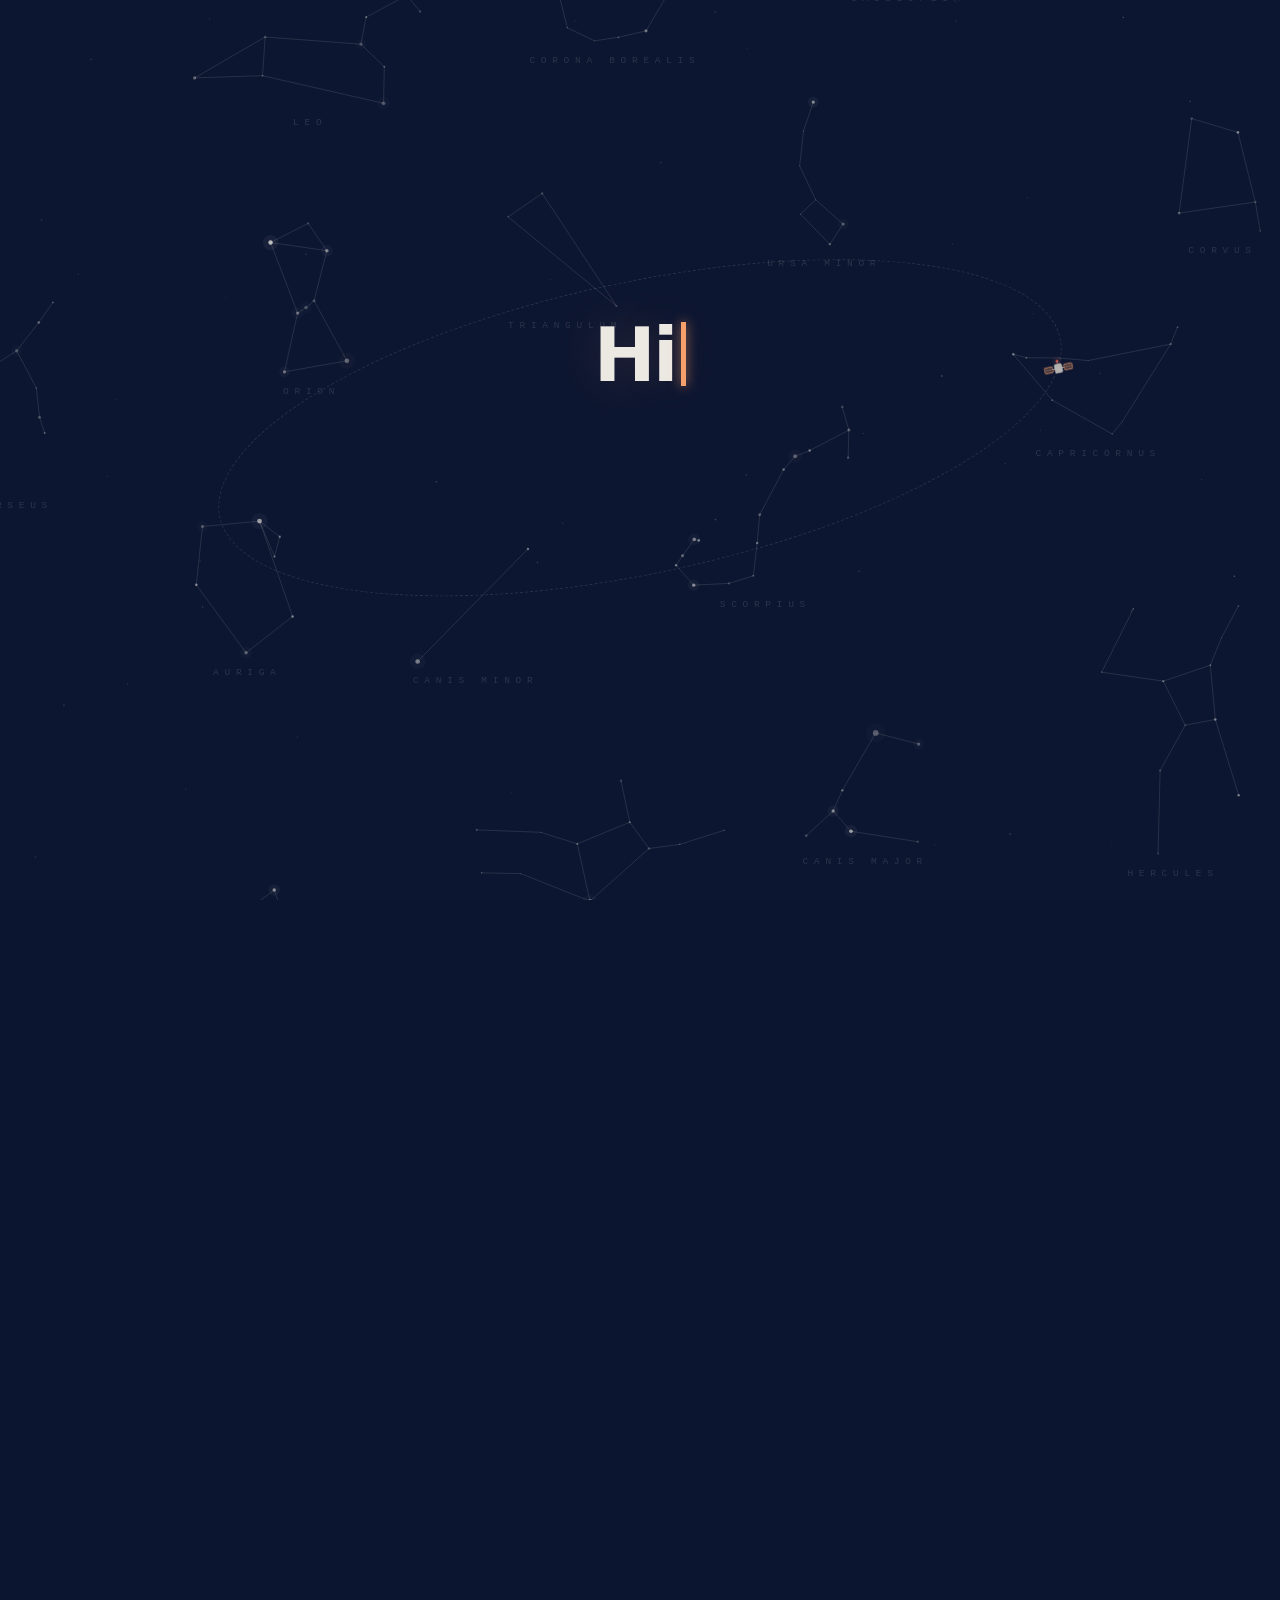
==== commit 03709cec: "Replace the favicon with the Icons8 helmet and credit Icons8 - favicon.svg and favicon-32.png: the g" ====
--- a/index.html
+++ b/index.html
@@ -636,7 +636,7 @@
       <span>© <span data-year>2026</span> Piyush Kasle</span>
       <span class="made">Made with <svg class="made__heart" width="13" height="13" aria-hidden="true"><use href="#heart"/></svg><span class="sr-only">love</span> and <img class="made__claude" src="https://cdn.simpleicons.org/claude" alt="Claude" title="Claude" width="14" height="14"></span>
       <button type="button" class="replay" data-replay-intro>↻ replay warp, with sound</button>
-      <span class="credit">Black hole sound: <a href="https://chandra.si.edu/sound/perseus.html" target="_blank" rel="noopener">Perseus cluster sonification</a>, NASA/CXC/SAO/K. Arcand, SYSTEM Sounds (M. Russo, A. Santaguida)</span>
+      <span class="credits"><span class="credits__sound">Black hole sound: <a href="https://chandra.si.edu/sound/perseus.html" target="_blank" rel="noopener">Perseus cluster sonification</a>, NASA/CXC/SAO/K. Arcand, SYSTEM Sounds (M. Russo, A. Santaguida)</span><span class="credits__icon">Favicon by <a href="https://icons8.com" target="_blank" rel="noopener">Icons8</a></span></span>
     </footer>
   </section>
 
--- a/assets/css/site.css
+++ b/assets/css/site.css
@@ -602,10 +602,11 @@
   margin-top: 70px; padding-top: 22px; border-top: 1px solid rgba(var(--pk-ink-rgb), .08);
   font-family: var(--font-mono); font-size: 11px; color: rgba(var(--pk-ink-rgb), .56);
 }
-/* NASA's credit for the black hole's sound (assets/js/hole-sound.js), on a line of its own */
-.credit { flex-basis: 100%; color: rgba(var(--pk-ink-rgb), .4); }
-.credit a { color: inherit; text-decoration: underline; text-decoration-color: rgba(var(--pk-ink-rgb), .2); text-underline-offset: 3px; }
-.credit a:hover, .credit a:focus-visible { color: var(--pk-accent); text-decoration-color: currentColor; }
+/* credits, on a line of their own: NASA for the black hole's sound (assets/js/hole-sound.js), Icons8 for the favicon */
+.credits { flex-basis: 100%; color: rgba(var(--pk-ink-rgb), .4); }
+.credits a { color: inherit; text-decoration: underline; text-decoration-color: rgba(var(--pk-ink-rgb), .2); text-underline-offset: 3px; }
+.credits a:hover, .credits a:focus-visible { color: var(--pk-accent); text-decoration-color: currentColor; }
+.credits__sound + .credits__icon::before { content: '·'; margin: 0 .7em; }
 /* "Made with ♥ and Claude": the heart beats when you point at the line */
 .made { display: inline-flex; align-items: center; gap: 6px; }
 .made__heart { color: var(--pk-accent); }
@@ -672,6 +673,7 @@
 .lost__title { font-size: clamp(30px, 5vw, 52px); font-weight: 600; letter-spacing: -0.03em; }
 .lost__text { color: rgba(var(--pk-ink-rgb), .7); }
 .lost__home { margin-top: 12px; padding: 11px 20px; font-size: 12.5px; }
+.lost__credits { position: fixed; left: 0; right: 0; bottom: 18px; font-family: var(--font-mono); font-size: 11px; }
 
 /* ── email note ───────────────────────────────────────────────────────── */
 
@@ -911,7 +913,8 @@
   html { scroll-behavior: auto; }
   .tw, .avail__ring, .shimmer, .headline, .decision__body, .timeline__star svg, .timeline__ring { animation: none !important; }
   .timeline__body, .timeline__fill { transition: none; }
-  .sky-hint, .replay, .credit { display: none; }  /* no gravity well or warp intro, so no black hole sound either */
+  .sky-hint, .replay, .credits__sound { display: none; }  /* no gravity well or warp intro, so no black hole sound either */
+  .credits__icon::before { content: none !important; }
   .comet { display: none; }  /* the outline pill stays, without the orbit */
   .pcard, .pcard__go { transition: none; }
   .toast { transition: none; }
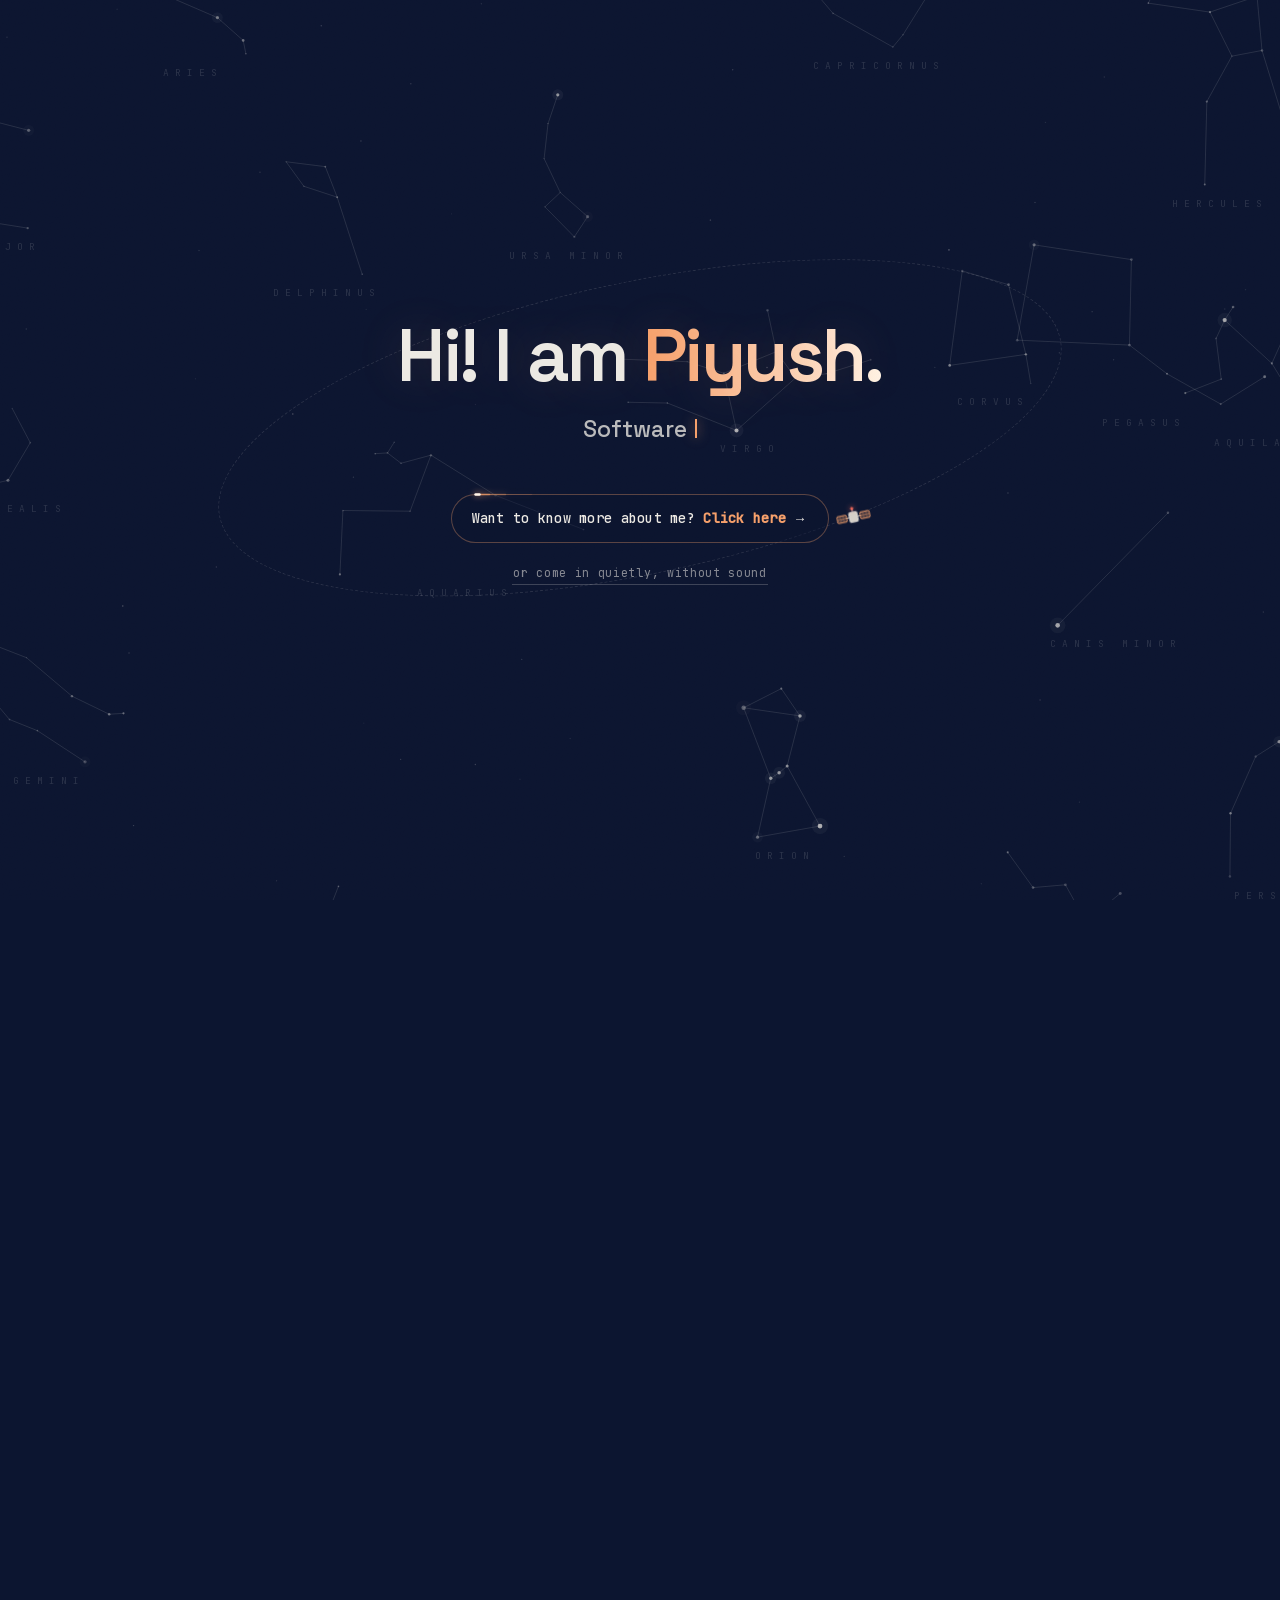
==== commit f7e98f16: "Prepare for deployment: self-hosted assets and full security headers Everything the page loads now c" ====
--- a/index.html
+++ b/index.html
@@ -2,10 +2,7 @@
 <html lang="en">
 <head>
   <meta charset="utf-8">
-  <!-- only this site, Google Fonts and the Simple Icons CDN may load anything; no inline scripts or styles,
-       no plugins, no forms. frame-ancestors (clickjacking) can only be set as a header by the host. -->
-  <meta http-equiv="Content-Security-Policy" content="default-src 'self'; script-src 'self'; style-src 'self' https://fonts.googleapis.com; font-src https://fonts.gstatic.com; img-src 'self' data: https://cdn.simpleicons.org; connect-src 'self'; object-src 'none'; base-uri 'self'; form-action 'none'">
-  <meta name="referrer" content="strict-origin-when-cross-origin">
+  <!-- the security policy and the other protective headers come from the host: see _headers -->
   <meta name="viewport" content="width=device-width, initial-scale=1">
   <title>Piyush Kasle</title>
   <meta name="description" content="Piyush Kasle, software engineer for backend and full stack work with a lean toward ML infrastructure: model serving, deployment and monitoring. MS Software Engineering, Florida Tech. Available to start immediately.">
@@ -14,9 +11,7 @@
   <link rel="icon" href="assets/icons/favicon.svg" type="image/svg+xml">
   <link rel="icon" href="assets/icons/favicon-32.png" type="image/png" sizes="32x32">
   <link rel="apple-touch-icon" href="assets/icons/apple-touch-icon.png">
-  <link rel="preconnect" href="https://fonts.googleapis.com">
-  <link rel="preconnect" href="https://fonts.gstatic.com" crossorigin>
-  <link rel="stylesheet" href="https://fonts.googleapis.com/css2?family=Space+Grotesk:wght@400;500;600;700&amp;family=JetBrains+Mono:wght@400;500&amp;display=swap">
+  <link rel="preload" href="assets/fonts/space-grotesk-latin.woff2" as="font" type="font/woff2" crossorigin>
   <link rel="stylesheet" href="assets/css/site.css">
   <link rel="preload" href="data/sky.json" as="fetch" crossorigin>
   <script src="assets/js/intro-gate.js"></script>
@@ -161,40 +156,40 @@
           <div class="stack__row">
             <h3 class="stack__label">Languages</h3>
             <ul class="chips">
-              <li class="chip"><img src="https://cdn.simpleicons.org/python/d8d3c8" alt="" width="16" height="16" loading="lazy">Python</li>
-              <li class="chip"><img src="https://cdn.simpleicons.org/openjdk/d8d3c8" alt="" width="16" height="16" loading="lazy">Java</li>
-              <li class="chip"><img src="https://cdn.simpleicons.org/javascript/d8d3c8" alt="" width="16" height="16" loading="lazy">JavaScript</li>
+              <li class="chip"><img src="assets/icons/brands/python.svg" alt="" width="16" height="16" loading="lazy">Python</li>
+              <li class="chip"><img src="assets/icons/brands/openjdk.svg" alt="" width="16" height="16" loading="lazy">Java</li>
+              <li class="chip"><img src="assets/icons/brands/javascript.svg" alt="" width="16" height="16" loading="lazy">JavaScript</li>
               <li class="chip"><img src="assets/icons/sql.svg" alt="" width="16" height="16">SQL</li>
             </ul>
           </div>
           <div class="stack__row">
             <h3 class="stack__label">Backend &amp; web</h3>
             <ul class="chips">
-              <li class="chip"><img src="https://cdn.simpleicons.org/fastapi/d8d3c8" alt="" width="16" height="16" loading="lazy">FastAPI</li>
-              <li class="chip"><img src="https://cdn.simpleicons.org/flask/d8d3c8" alt="" width="16" height="16" loading="lazy">Flask</li>
-              <li class="chip"><img src="https://cdn.simpleicons.org/express/d8d3c8" alt="" width="16" height="16" loading="lazy">Express.js</li>
-              <li class="chip"><img src="https://cdn.simpleicons.org/nodedotjs/d8d3c8" alt="" width="16" height="16" loading="lazy">Node.js</li>
-              <li class="chip"><img src="https://cdn.simpleicons.org/react/d8d3c8" alt="" width="16" height="16" loading="lazy">React</li>
+              <li class="chip"><img src="assets/icons/brands/fastapi.svg" alt="" width="16" height="16" loading="lazy">FastAPI</li>
+              <li class="chip"><img src="assets/icons/brands/flask.svg" alt="" width="16" height="16" loading="lazy">Flask</li>
+              <li class="chip"><img src="assets/icons/brands/express.svg" alt="" width="16" height="16" loading="lazy">Express.js</li>
+              <li class="chip"><img src="assets/icons/brands/nodedotjs.svg" alt="" width="16" height="16" loading="lazy">Node.js</li>
+              <li class="chip"><img src="assets/icons/brands/react.svg" alt="" width="16" height="16" loading="lazy">React</li>
             </ul>
           </div>
           <div class="stack__row">
             <h3 class="stack__label">Databases &amp; caching</h3>
             <ul class="chips">
-              <li class="chip"><img src="https://cdn.simpleicons.org/postgresql/d8d3c8" alt="" width="16" height="16" loading="lazy">PostgreSQL</li>
-              <li class="chip"><img src="https://cdn.simpleicons.org/mysql/d8d3c8" alt="" width="16" height="16" loading="lazy">MySQL</li>
-              <li class="chip"><img src="https://cdn.simpleicons.org/redis/d8d3c8" alt="" width="16" height="16" loading="lazy">Redis</li>
+              <li class="chip"><img src="assets/icons/brands/postgresql.svg" alt="" width="16" height="16" loading="lazy">PostgreSQL</li>
+              <li class="chip"><img src="assets/icons/brands/mysql.svg" alt="" width="16" height="16" loading="lazy">MySQL</li>
+              <li class="chip"><img src="assets/icons/brands/redis.svg" alt="" width="16" height="16" loading="lazy">Redis</li>
             </ul>
           </div>
           <div class="stack__row">
             <h3 class="stack__label">ML &amp; computer vision</h3>
             <ul class="chips">
-              <li class="chip"><img src="https://cdn.simpleicons.org/pytorch/d8d3c8" alt="" width="16" height="16" loading="lazy">PyTorch</li>
-              <li class="chip"><img src="https://cdn.simpleicons.org/huggingface/d8d3c8" alt="" width="16" height="16" loading="lazy">Hugging Face</li>
-              <li class="chip"><img src="https://cdn.simpleicons.org/scikitlearn/d8d3c8" alt="" width="16" height="16" loading="lazy">scikit-learn</li>
+              <li class="chip"><img src="assets/icons/brands/pytorch.svg" alt="" width="16" height="16" loading="lazy">PyTorch</li>
+              <li class="chip"><img src="assets/icons/brands/huggingface.svg" alt="" width="16" height="16" loading="lazy">Hugging Face</li>
+              <li class="chip"><img src="assets/icons/brands/scikitlearn.svg" alt="" width="16" height="16" loading="lazy">scikit-learn</li>
               <li class="chip"><img src="assets/icons/lightgbm.svg" alt="" width="16" height="16">LightGBM</li>
-              <li class="chip"><img src="https://cdn.simpleicons.org/pandas/d8d3c8" alt="" width="16" height="16" loading="lazy">pandas</li>
-              <li class="chip"><img src="https://cdn.simpleicons.org/opencv/d8d3c8" alt="" width="16" height="16" loading="lazy">OpenCV</li>
-              <li class="chip"><img src="https://cdn.simpleicons.org/ultralytics/d8d3c8" alt="" width="16" height="16" loading="lazy">YOLOv8</li>
+              <li class="chip"><img src="assets/icons/brands/pandas.svg" alt="" width="16" height="16" loading="lazy">pandas</li>
+              <li class="chip"><img src="assets/icons/brands/opencv.svg" alt="" width="16" height="16" loading="lazy">OpenCV</li>
+              <li class="chip"><img src="assets/icons/brands/ultralytics.svg" alt="" width="16" height="16" loading="lazy">YOLOv8</li>
             </ul>
           </div>
           <div class="stack__row">
@@ -202,36 +197,36 @@
             <ul class="chips">
               <li class="chip"><img src="assets/icons/aws.svg" alt="" width="16" height="16">AWS EC2</li>
               <li class="chip"><img src="assets/icons/aws.svg" alt="" width="16" height="16">AWS S3</li>
-              <li class="chip"><img src="https://cdn.simpleicons.org/docker/d8d3c8" alt="" width="16" height="16" loading="lazy">Docker</li>
-              <li class="chip"><img src="https://cdn.simpleicons.org/githubactions/d8d3c8" alt="" width="16" height="16" loading="lazy">GitHub Actions</li>
-              <li class="chip"><img src="https://cdn.simpleicons.org/linux/d8d3c8" alt="" width="16" height="16" loading="lazy">Linux</li>
+              <li class="chip"><img src="assets/icons/brands/docker.svg" alt="" width="16" height="16" loading="lazy">Docker</li>
+              <li class="chip"><img src="assets/icons/brands/githubactions.svg" alt="" width="16" height="16" loading="lazy">GitHub Actions</li>
+              <li class="chip"><img src="assets/icons/brands/linux.svg" alt="" width="16" height="16" loading="lazy">Linux</li>
             </ul>
           </div>
           <div class="stack__row">
             <h3 class="stack__label">APIs &amp; integrations</h3>
             <ul class="chips">
-              <li class="chip"><img src="https://cdn.simpleicons.org/googlemeet/d8d3c8" alt="" width="16" height="16" loading="lazy">Google Meet API</li>
-              <li class="chip"><img src="https://cdn.simpleicons.org/mailgun/d8d3c8" alt="" width="16" height="16" loading="lazy">Mailgun</li>
-              <li class="chip"><img src="https://cdn.simpleicons.org/razorpay/d8d3c8" alt="" width="16" height="16" loading="lazy">Razorpay</li>
-              <li class="chip"><img src="https://cdn.simpleicons.org/jsonwebtokens/d8d3c8" alt="" width="16" height="16" loading="lazy">JWT</li>
+              <li class="chip"><img src="assets/icons/brands/googlemeet.svg" alt="" width="16" height="16" loading="lazy">Google Meet API</li>
+              <li class="chip"><img src="assets/icons/brands/mailgun.svg" alt="" width="16" height="16" loading="lazy">Mailgun</li>
+              <li class="chip"><img src="assets/icons/brands/razorpay.svg" alt="" width="16" height="16" loading="lazy">Razorpay</li>
+              <li class="chip"><img src="assets/icons/brands/jsonwebtokens.svg" alt="" width="16" height="16" loading="lazy">JWT</li>
             </ul>
           </div>
           <div class="stack__row">
             <h3 class="stack__label">Testing &amp; tools</h3>
             <ul class="chips">
-              <li class="chip"><img src="https://cdn.simpleicons.org/pytest/d8d3c8" alt="" width="16" height="16" loading="lazy">pytest</li>
-              <li class="chip"><img src="https://cdn.simpleicons.org/postman/d8d3c8" alt="" width="16" height="16" loading="lazy">Postman</li>
-              <li class="chip"><img src="https://cdn.simpleicons.org/git/d8d3c8" alt="" width="16" height="16" loading="lazy">Git</li>
-              <li class="chip"><img src="https://cdn.simpleicons.org/streamlit/d8d3c8" alt="" width="16" height="16" loading="lazy">Streamlit</li>
-              <li class="chip"><img src="https://cdn.simpleicons.org/plotly/d8d3c8" alt="" width="16" height="16" loading="lazy">Plotly</li>
+              <li class="chip"><img src="assets/icons/brands/pytest.svg" alt="" width="16" height="16" loading="lazy">pytest</li>
+              <li class="chip"><img src="assets/icons/brands/postman.svg" alt="" width="16" height="16" loading="lazy">Postman</li>
+              <li class="chip"><img src="assets/icons/brands/git.svg" alt="" width="16" height="16" loading="lazy">Git</li>
+              <li class="chip"><img src="assets/icons/brands/streamlit.svg" alt="" width="16" height="16" loading="lazy">Streamlit</li>
+              <li class="chip"><img src="assets/icons/brands/plotly.svg" alt="" width="16" height="16" loading="lazy">Plotly</li>
             </ul>
           </div>
           <div class="stack__row">
             <h3 class="stack__label">Embedded</h3>
             <ul class="chips">
-              <li class="chip"><img src="https://cdn.simpleicons.org/cplusplus/d8d3c8" alt="" width="16" height="16" loading="lazy">C/C++</li>
-              <li class="chip"><img src="https://cdn.simpleicons.org/arduino/d8d3c8" alt="" width="16" height="16" loading="lazy">Arduino</li>
-              <li class="chip"><img src="https://cdn.simpleicons.org/stmicroelectronics/d8d3c8" alt="" width="16" height="16" loading="lazy">STM32</li>
+              <li class="chip"><img src="assets/icons/brands/cplusplus.svg" alt="" width="16" height="16" loading="lazy">C/C++</li>
+              <li class="chip"><img src="assets/icons/brands/arduino.svg" alt="" width="16" height="16" loading="lazy">Arduino</li>
+              <li class="chip"><img src="assets/icons/brands/stmicroelectronics.svg" alt="" width="16" height="16" loading="lazy">STM32</li>
             </ul>
           </div>
         </div>
@@ -634,7 +629,7 @@
     </div>
     <footer class="site-footer">
       <span>© <span data-year>2026</span> Piyush Kasle</span>
-      <span class="made">Made with <svg class="made__heart" width="13" height="13" aria-hidden="true"><use href="#heart"/></svg><span class="sr-only">love</span> and <img class="made__claude" src="https://cdn.simpleicons.org/claude" alt="Claude" title="Claude" width="14" height="14"></span>
+      <span class="made">Made with <svg class="made__heart" width="13" height="13" aria-hidden="true"><use href="#heart"/></svg><span class="sr-only">love</span> and <img class="made__claude" src="assets/icons/brands/claude.svg" alt="Claude" title="Claude" width="14" height="14"></span>
       <button type="button" class="replay" data-replay-intro>↻ replay warp, with sound</button>
       <span class="credits"><span class="credits__sound">Black hole sound: <a href="https://chandra.si.edu/sound/perseus.html" target="_blank" rel="noopener">Perseus cluster sonification</a>, NASA/CXC/SAO/K. Arcand, SYSTEM Sounds (M. Russo, A. Santaguida)</span><span class="credits__icon">Favicon by <a href="https://icons8.com" target="_blank" rel="noopener">Icons8</a></span></span>
     </footer>
--- a/assets/css/site.css
+++ b/assets/css/site.css
@@ -1,6 +1,13 @@
 /* Piyush Kasle — night-sky portfolio.
    Tokens first, then base, layout, and one block per component.
    Colour channels are kept as "r, g, b" lists so any alpha can be mixed: rgba(var(--pk-ink-rgb), .6). */
+
+/* fonts, served from this site (assets/fonts/, SIL Open Font License): Space Grotesk and JetBrains Mono, variable
+   weight, latin and latin-ext subsets; the browser fetches latin-ext only for a character that needs it */
+@font-face { font-family: "Space Grotesk"; font-style: normal; font-weight: 400 700; font-display: swap; src: url("../fonts/space-grotesk-latin.woff2") format("woff2"); unicode-range: U+0000-00FF, U+0131, U+0152-0153, U+02BB-02BC, U+02C6, U+02DA, U+02DC, U+0304, U+0308, U+0329, U+2000-206F, U+20AC, U+2122, U+2191, U+2193, U+2212, U+2215, U+FEFF, U+FFFD; }
+@font-face { font-family: "Space Grotesk"; font-style: normal; font-weight: 400 700; font-display: swap; src: url("../fonts/space-grotesk-latin-ext.woff2") format("woff2"); unicode-range: U+0100-02BA, U+02BD-02C5, U+02C7-02CC, U+02CE-02D7, U+02DD-02FF, U+0304, U+0308, U+0329, U+1D00-1DBF, U+1E00-1E9F, U+1EF2-1EFF, U+2020, U+20A0-20AB, U+20AD-20C4, U+2113, U+2C60-2C7F, U+A720-A7FF; }
+@font-face { font-family: "JetBrains Mono"; font-style: normal; font-weight: 400 500; font-display: swap; src: url("../fonts/jetbrains-mono-latin.woff2") format("woff2"); unicode-range: U+0000-00FF, U+0131, U+0152-0153, U+02BB-02BC, U+02C6, U+02DA, U+02DC, U+0304, U+0308, U+0329, U+2000-206F, U+20AC, U+2122, U+2191, U+2193, U+2212, U+2215, U+FEFF, U+FFFD; }
+@font-face { font-family: "JetBrains Mono"; font-style: normal; font-weight: 400 500; font-display: swap; src: url("../fonts/jetbrains-mono-latin-ext.woff2") format("woff2"); unicode-range: U+0100-02BA, U+02BD-02C5, U+02C7-02CC, U+02CE-02D7, U+02DD-02FF, U+0304, U+0308, U+0329, U+1D00-1DBF, U+1E00-1E9F, U+1EF2-1EFF, U+2020, U+20A0-20AB, U+20AD-20C4, U+2113, U+2C60-2C7F, U+A720-A7FF; }
 
 :root {
   /* sky tone: midnight blue. The design's darker, near black blue was #0a0e18 / 10,14,24 and #0e1322 / 14,19,34;
@@ -317,9 +324,12 @@
 
 /* ── projects ─────────────────────────────────────────────────────────── */
 
-/* project cards: square, slightly tilted, each opening its write-up in a dialog.
-   Phones: a column, each card rising in as it scrolls into view. Wider screens: one overlapping row across the
-   window; while the deck is pinned (assets/js/project-deck.js sets --rise per card) they ride in one by one.
+/* project cards: square, each opening its write-up in a dialog. How many share a row depends on how many fit:
+   1000px and wider: all four in one overlapping, slightly tilted row across the window (four cards of at least
+     220px, overlapping by 8%, need 3.76 card widths plus the side lanes); while the deck is pinned
+     (assets/js/project-deck.js sets --rise per card) they ride in one by one.
+   Narrower: an upright grid, two to a row, and on phones one under another; each card rises in as it scrolls
+     into view.
    A hovered card comes to the top, and keeps its place there until it has settled back. */
 .pcards { display: grid; grid-template-columns: minmax(0, 1fr); gap: 22px; margin: 0; padding: 10px 6px 0; list-style: none; }
 .pcards > li { position: relative; container-type: inline-size; transition: z-index 0s .45s; }
@@ -328,13 +338,17 @@
 .pcards > li:nth-child(2) { --tilt: 1.5deg; --dy: 22px; --spin: 7deg; }
 .pcards > li:nth-child(3) { --tilt: -1.5deg; --dy: -8px; --spin: -6deg; }
 .pcards > li:nth-child(4) { --tilt: 3deg; --dy: 16px; --spin: 10deg; }
-@media (max-width: 760px) {
-  /* phones: smaller cards in a loose zigzag, since they arrive one at a time */
-  .pcards > li { width: min(276px, 72vw); justify-self: start; }
-  .pcards > li:nth-child(even) { justify-self: end; }
+@media (max-width: 999px) {
+  /* two to a row, lined up square to the page (nth-child(n) to outrank each card's own tilt above) */
+  .pcards { grid-template-columns: repeat(2, minmax(0, 380px)); justify-content: center; gap: 26px; }
+  .pcards > li:nth-child(n) { --tilt: 0deg; }
+}
+@media (max-width: 620px) {
+  /* phones: one card under another */
+  .pcards { grid-template-columns: minmax(0, 420px); gap: 22px; }
 }
 .pcards > li:hover, .pcards > li:focus-within { z-index: 10; transition: z-index 0s; }
-@media (min-width: 761px) {
+@media (min-width: 1000px) {
   .pcards {
     /* four cards overlapping by 8% need 3.76 card widths; fill the space between the side lanes, mind the height */
     --card: clamp(220px, min((100vw - 2 * max(var(--page-pad), var(--dock-lane))) / 3.76, 100vh - 330px), 520px);
@@ -354,7 +368,7 @@
 .pdeck[data-pinned] { height: calc(100vh + 230vh); }
 .pdeck[data-pinned] .pdeck__stage { position: sticky; top: 0; height: 100vh; display: flex; flex-direction: column; justify-content: center; padding-top: 56px; }
 @supports (animation-timeline: view()) {
-  @media (max-width: 760px) and (prefers-reduced-motion: no-preference) {
+  @media (max-width: 999px) and (prefers-reduced-motion: no-preference) {
     .pcards > li { animation: pk-card-rise linear both; animation-timeline: view(); animation-range: entry 0% cover 32%; }
   }
 }
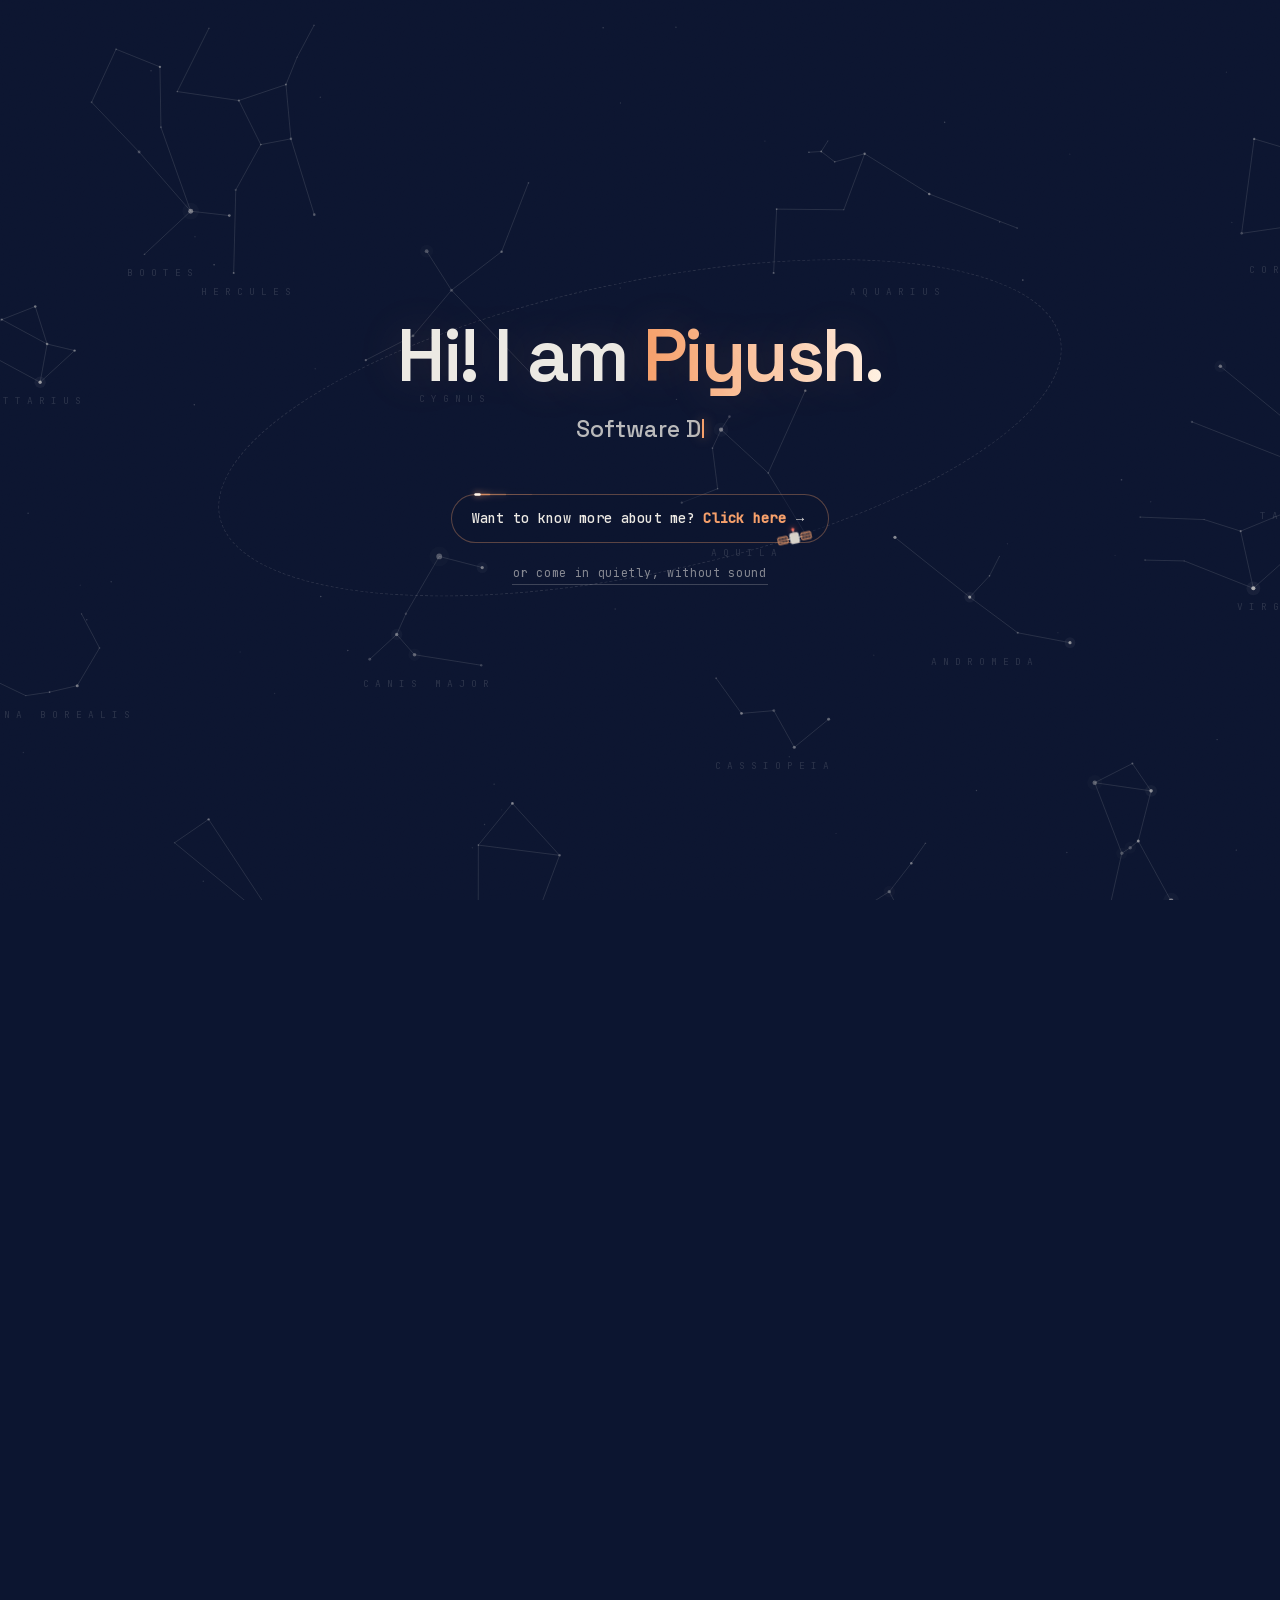
==== commit 3f4fe55c: "Add an AI and agents group to the stack: AI agents, Claude Code, Claude AI, GitHub Copilot" ====
--- a/index.html
+++ b/index.html
@@ -219,6 +219,15 @@
               <li class="chip"><img src="assets/icons/brands/git.svg" alt="" width="16" height="16" loading="lazy">Git</li>
               <li class="chip"><img src="assets/icons/brands/streamlit.svg" alt="" width="16" height="16" loading="lazy">Streamlit</li>
               <li class="chip"><img src="assets/icons/brands/plotly.svg" alt="" width="16" height="16" loading="lazy">Plotly</li>
+            </ul>
+          </div>
+          <div class="stack__row">
+            <h3 class="stack__label">AI &amp; agents</h3>
+            <ul class="chips">
+              <li class="chip"><img src="assets/icons/ai.svg" alt="" width="16" height="16">AI agents</li>
+              <li class="chip"><img src="assets/icons/brands/claude.svg" alt="" width="16" height="16" loading="lazy">Claude Code</li>
+              <li class="chip"><img src="assets/icons/brands/claude.svg" alt="" width="16" height="16" loading="lazy">Claude AI</li>
+              <li class="chip"><img src="assets/icons/brands/githubcopilot.svg" alt="" width="16" height="16" loading="lazy">GitHub Copilot</li>
             </ul>
           </div>
           <div class="stack__row">
--- a/assets/css/site.css
+++ b/assets/css/site.css
@@ -682,12 +682,13 @@
 /* ── 404 page ─────────────────────────────────────────────────────────── */
 
 .lost { display: grid; place-items: center; min-height: 100vh; padding: 24px; text-align: center; }
-.lost__inner { display: flex; flex-direction: column; align-items: center; gap: 16px; }
+/* above the sky (z 0) and the grain (z 1) */
+.lost__inner { position: relative; z-index: 2; display: flex; flex-direction: column; align-items: center; gap: 16px; }
 .lost__code { font-family: var(--font-mono); font-size: 11px; letter-spacing: .2em; text-transform: uppercase; color: var(--pk-accent); }
 .lost__title { font-size: clamp(30px, 5vw, 52px); font-weight: 600; letter-spacing: -0.03em; }
 .lost__text { color: rgba(var(--pk-ink-rgb), .7); }
 .lost__home { margin-top: 12px; padding: 11px 20px; font-size: 12.5px; }
-.lost__credits { position: fixed; left: 0; right: 0; bottom: 18px; font-family: var(--font-mono); font-size: 11px; }
+.lost__credits { position: fixed; z-index: 2; left: 0; right: 0; bottom: 18px; font-family: var(--font-mono); font-size: 11px; }
 
 /* ── email note ───────────────────────────────────────────────────────── */
 
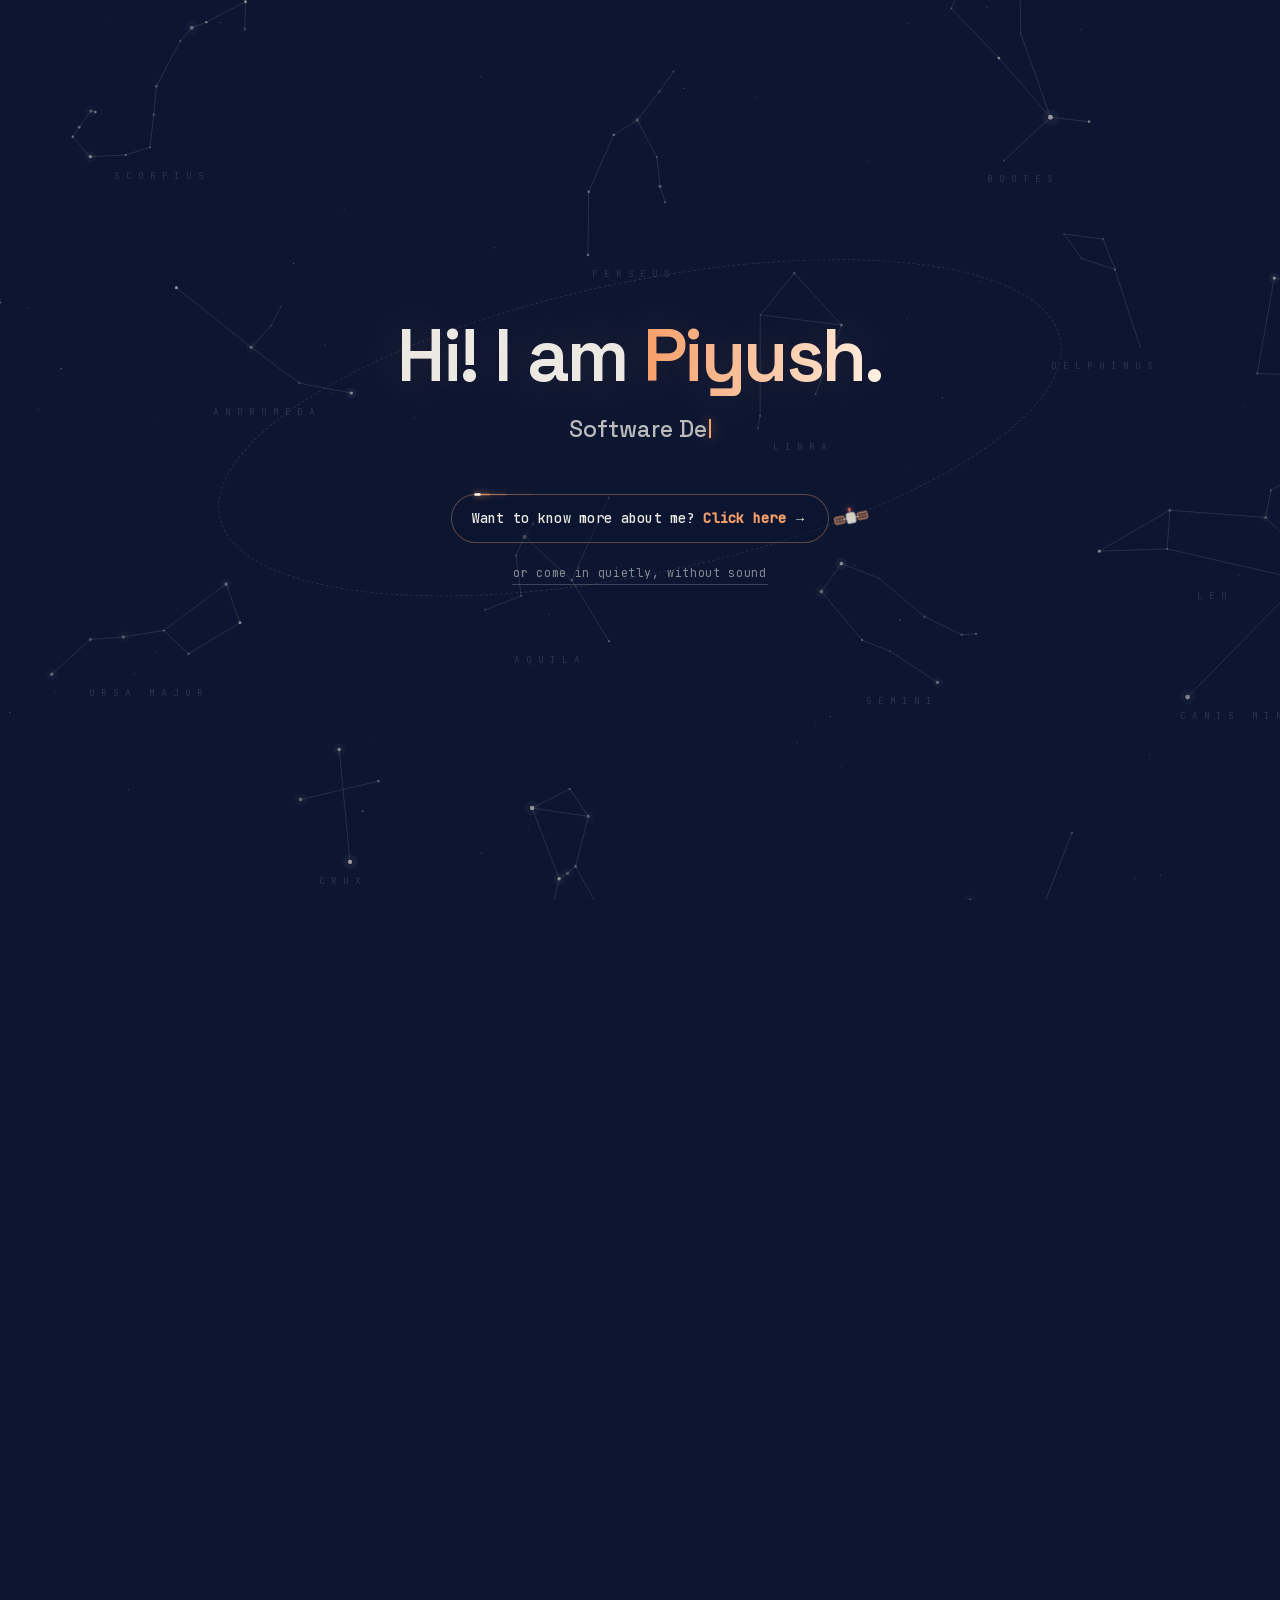
==== commit 8a1f3b47: "Move the hero's location and sidereal clock to Seattle, Washington" ====
--- a/index.html
+++ b/index.html
@@ -121,9 +121,9 @@
     </a>
     <div class="hero__coords">
       <span class="tw"><svg width="11" height="11" aria-hidden="true"><use href="#star"/></svg></span>
-      <span>28.0836° N, 80.6081° W · Melbourne, Florida</span>
+      <span>47.6062° N, 122.3321° W · Seattle, Washington</span>
       <span class="hero__dot" aria-hidden="true">·</span>
-      <span class="hero__lst" data-lst title="Local sidereal time at Melbourne, Florida: the right ascension crossing the meridian overhead right now"></span>
+      <span class="hero__lst" data-lst title="Local sidereal time at Seattle, Washington: the right ascension crossing the meridian overhead right now"></span>
     </div>
     <h1 class="hero__name">Piyush<br>Kasle</h1>
     <p class="hero__role">Software Development Engineer</p>
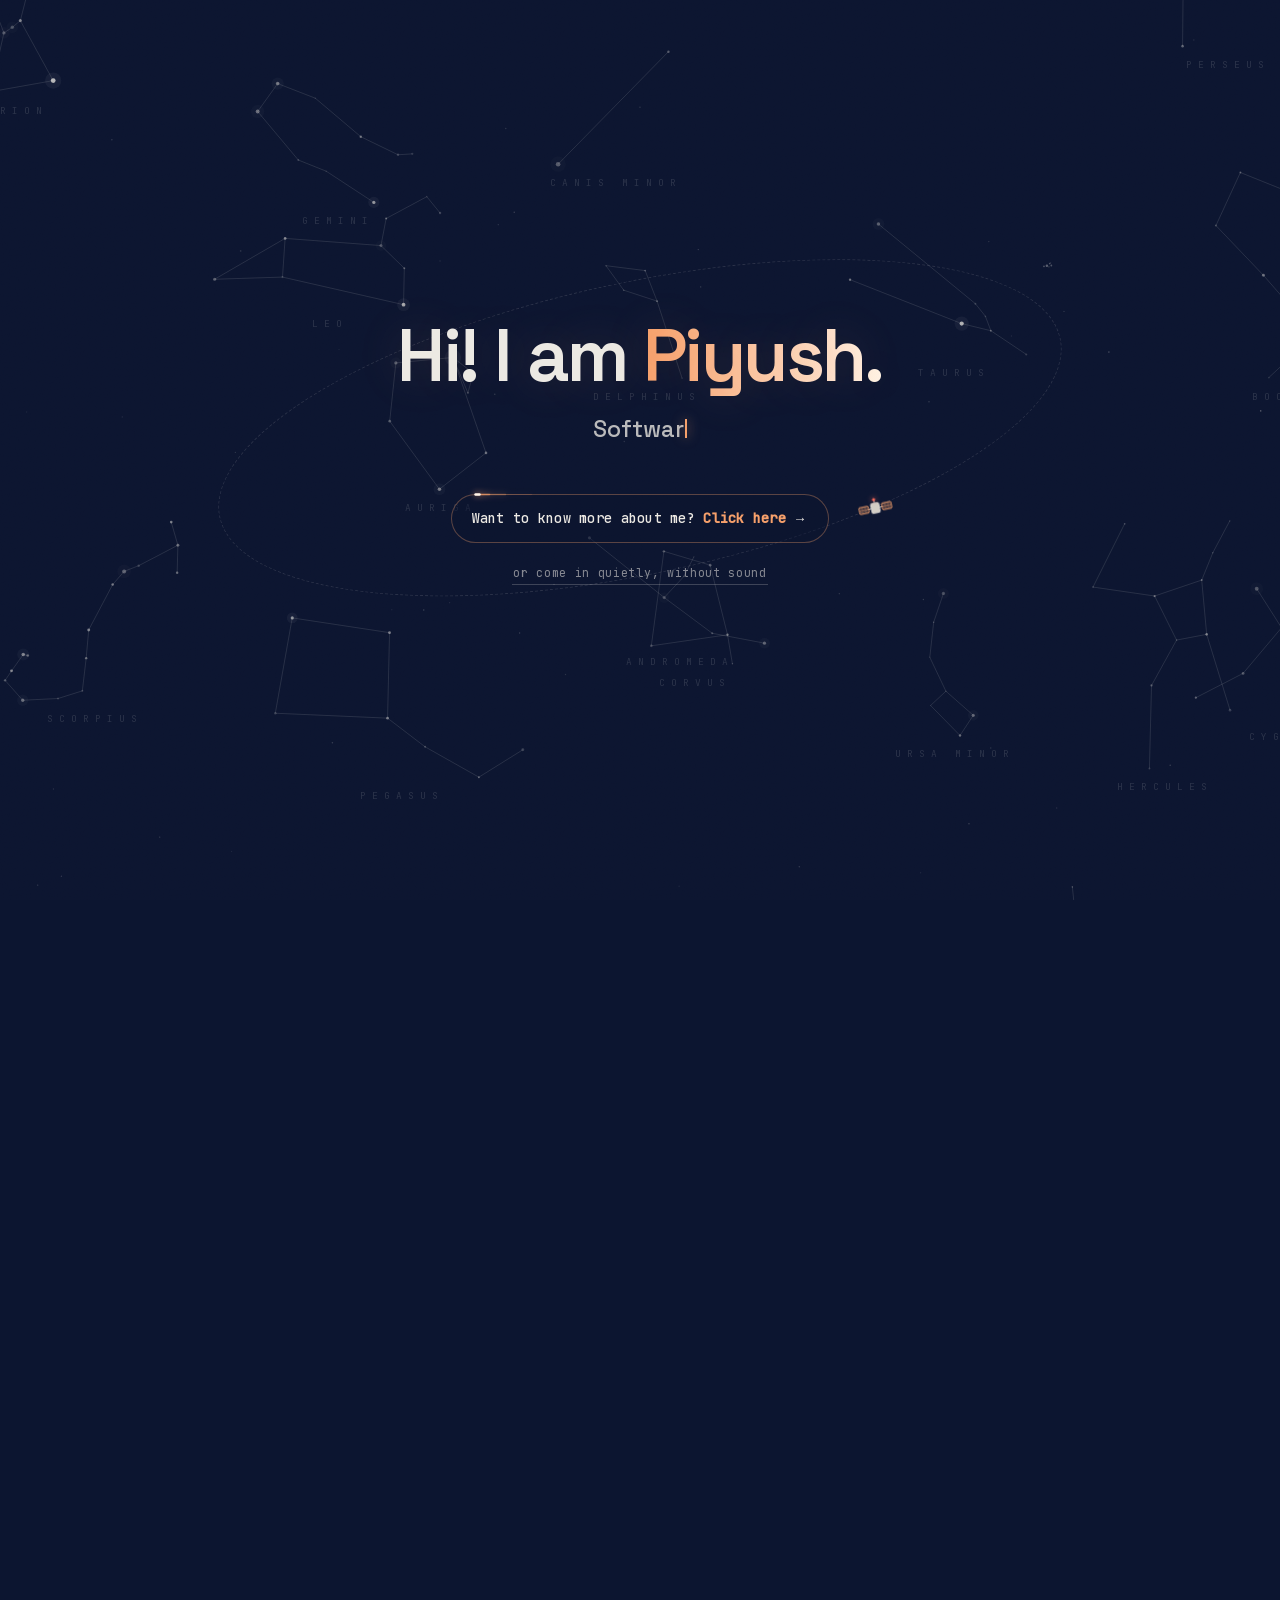
==== commit 54d5a0cf: "Relabel the first two project cards: MLOps and Full stack" ====
--- a/index.html
+++ b/index.html
@@ -258,7 +258,7 @@
         <ul class="pcards">
           <li>
             <button class="pcard" type="button" data-opens="p-mental-health-mlops" aria-haspopup="dialog">
-              <span class="pcard__top"><span><span class="pcard__num">P1</span> · ML infrastructure</span><span class="pcard__go" aria-hidden="true">↗</span></span>
+              <span class="pcard__top"><span><span class="pcard__num">P1</span> · MLOps</span><span class="pcard__go" aria-hidden="true">↗</span></span>
               <svg class="pcard__art" viewBox="0 0 400 220" preserveAspectRatio="xMidYMid meet" aria-hidden="true">
                 <path class="a-grid" d="M20 30H380M20 80H380M20 130H380M20 180H380"/>
                 <path class="a-dash" d="M20 70H380"/>
@@ -275,7 +275,7 @@
           </li>
           <li>
             <button class="pcard" type="button" data-opens="p-security-shift-manager" aria-haspopup="dialog">
-              <span class="pcard__top"><span><span class="pcard__num">P2</span> · Backend</span><span class="pcard__go" aria-hidden="true">↗</span></span>
+              <span class="pcard__top"><span><span class="pcard__num">P2</span> · Full stack</span><span class="pcard__go" aria-hidden="true">↗</span></span>
               <svg class="pcard__art" viewBox="0 0 400 220" preserveAspectRatio="xMidYMid meet" aria-hidden="true">
                 <g class="a-label" text-anchor="middle"><text x="74" y="22">M</text><text x="116" y="22">T</text><text x="158" y="22">W</text><text x="200" y="22">T</text><text x="242" y="22">F</text><text x="284" y="22">S</text><text x="326" y="22">S</text></g>
                 <g class="a-fill">
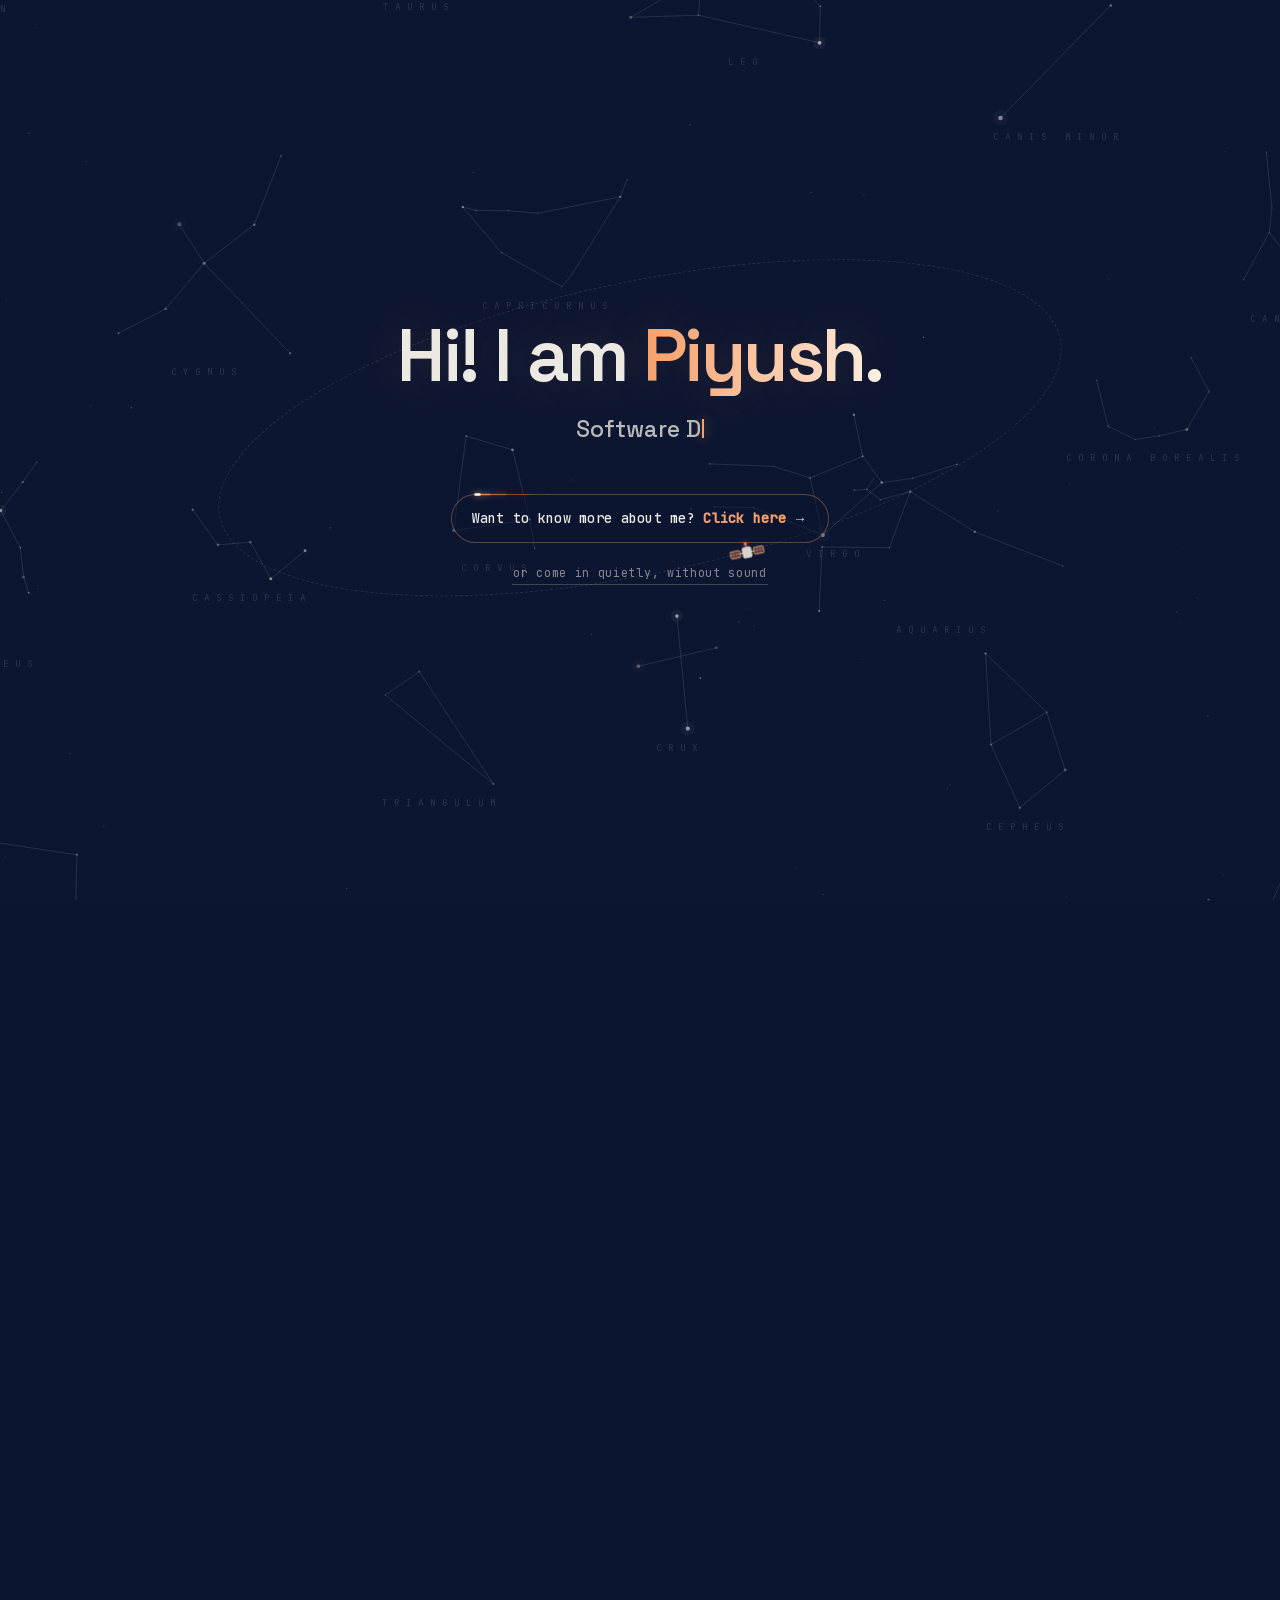
==== commit 1714acbb: "Base the sidereal clock and the sun or moon on the visitor's place, from their time zone" ====
--- a/index.html
+++ b/index.html
@@ -123,7 +123,7 @@
       <span class="tw"><svg width="11" height="11" aria-hidden="true"><use href="#star"/></svg></span>
       <span>47.6062° N, 122.3321° W · Seattle, Washington</span>
       <span class="hero__dot" aria-hidden="true">·</span>
-      <span class="hero__lst" data-lst title="Local sidereal time at Seattle, Washington: the right ascension crossing the meridian overhead right now"></span>
+      <span class="hero__lst" data-lst title="Your local sidereal time, worked out from your time zone: the right ascension crossing the meridian overhead where you are, right now"></span>
     </div>
     <h1 class="hero__name">Piyush<br>Kasle</h1>
     <p class="hero__role">Software Development Engineer</p>
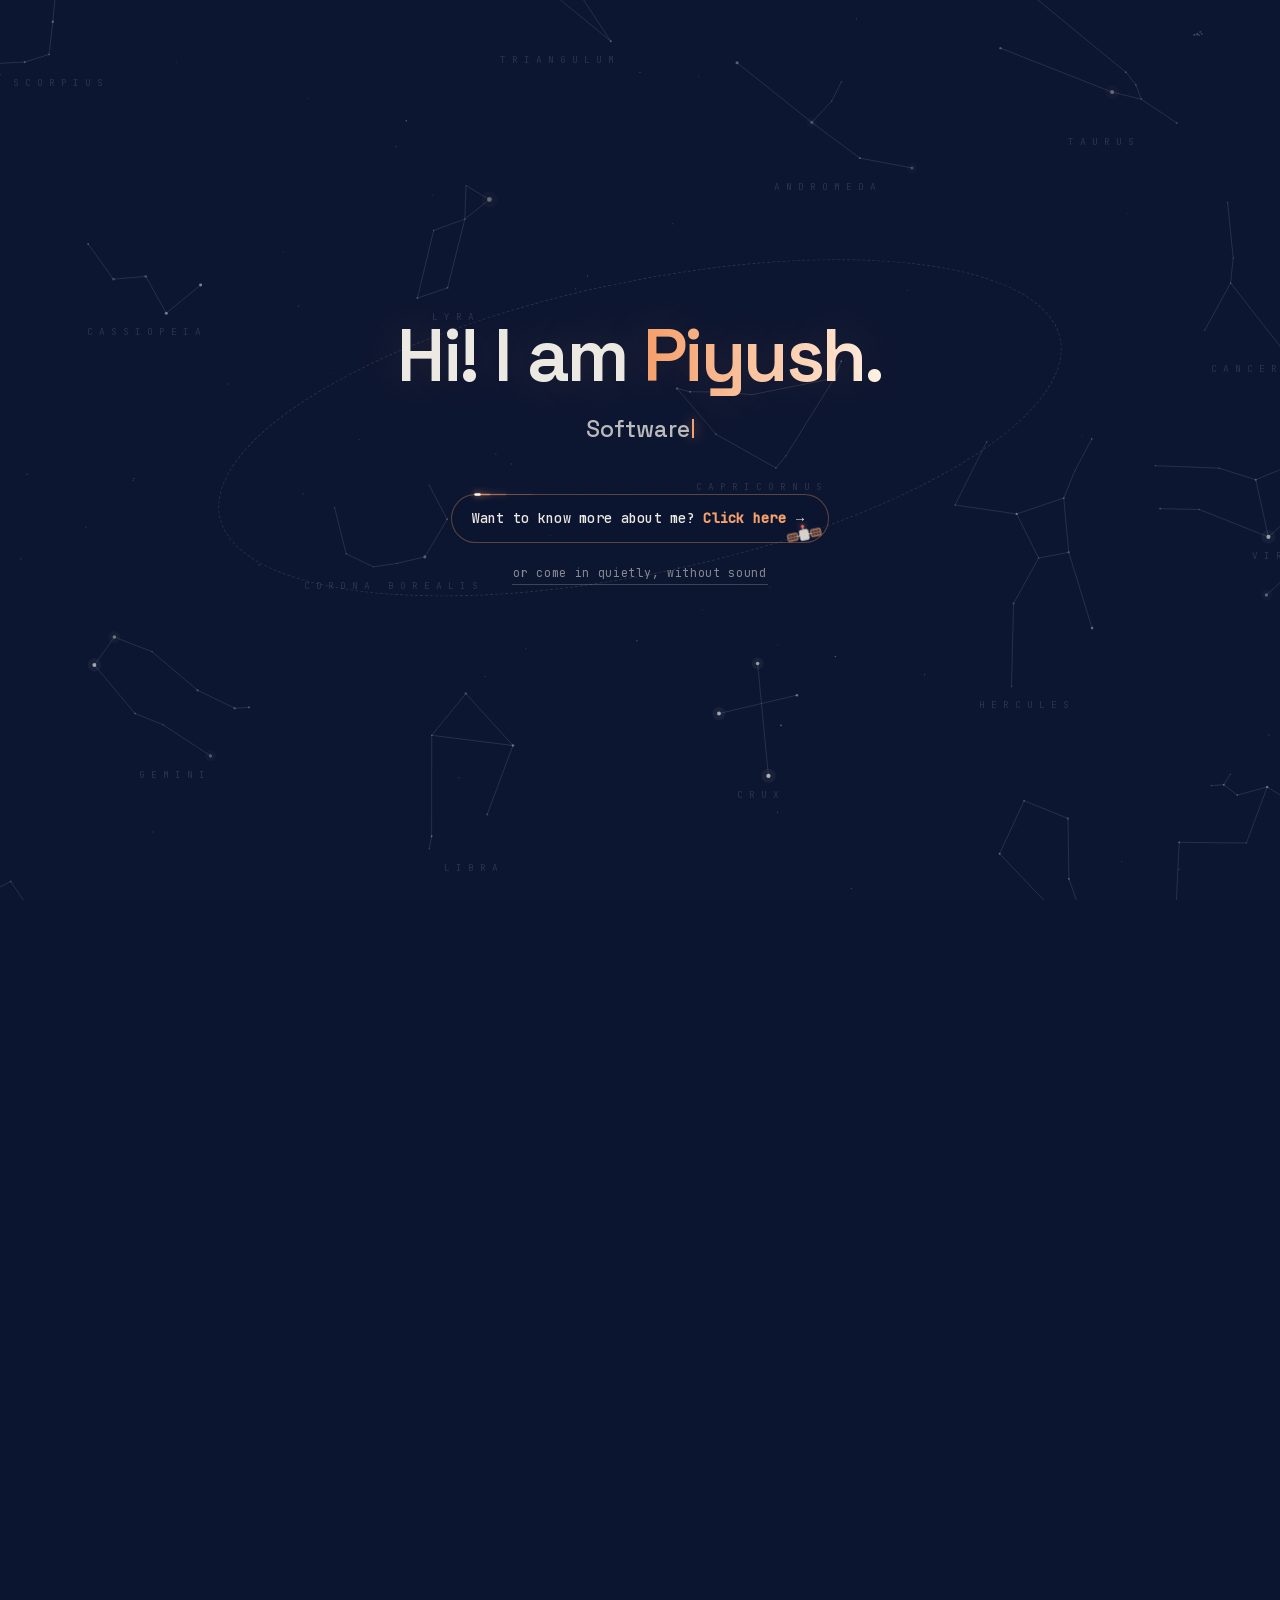
==== commit d61c6d0f: "Use the Claude Code logo for the Claude Code chip" ====
--- a/index.html
+++ b/index.html
@@ -225,7 +225,7 @@
             <h3 class="stack__label">AI &amp; agents</h3>
             <ul class="chips">
               <li class="chip"><img src="assets/icons/ai.svg" alt="" width="16" height="16">AI agents</li>
-              <li class="chip"><img src="assets/icons/brands/claude.svg" alt="" width="16" height="16" loading="lazy">Claude Code</li>
+              <li class="chip"><img src="assets/icons/brands/claudecode.svg" alt="" width="16" height="16" loading="lazy">Claude Code</li>
               <li class="chip"><img src="assets/icons/brands/claude.svg" alt="" width="16" height="16" loading="lazy">Claude AI</li>
               <li class="chip"><img src="assets/icons/brands/githubcopilot.svg" alt="" width="16" height="16" loading="lazy">GitHub Copilot</li>
             </ul>
